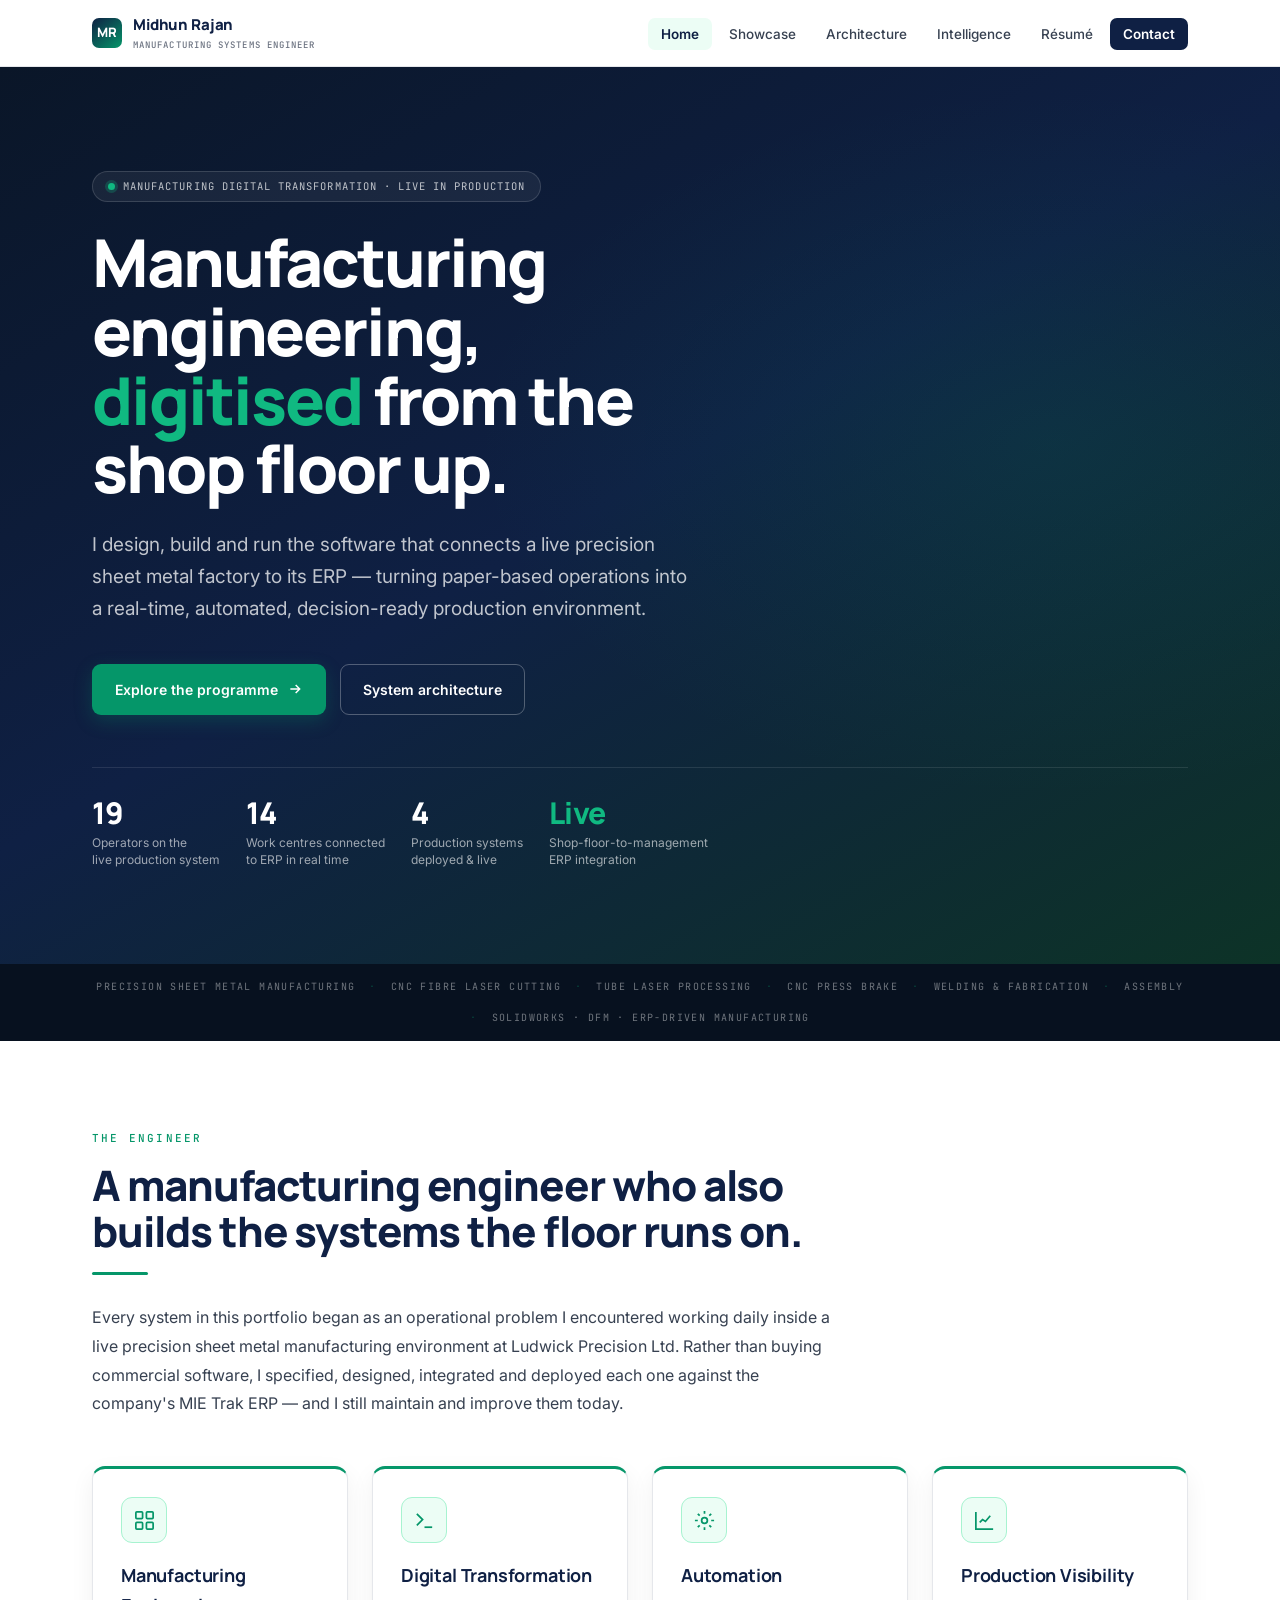
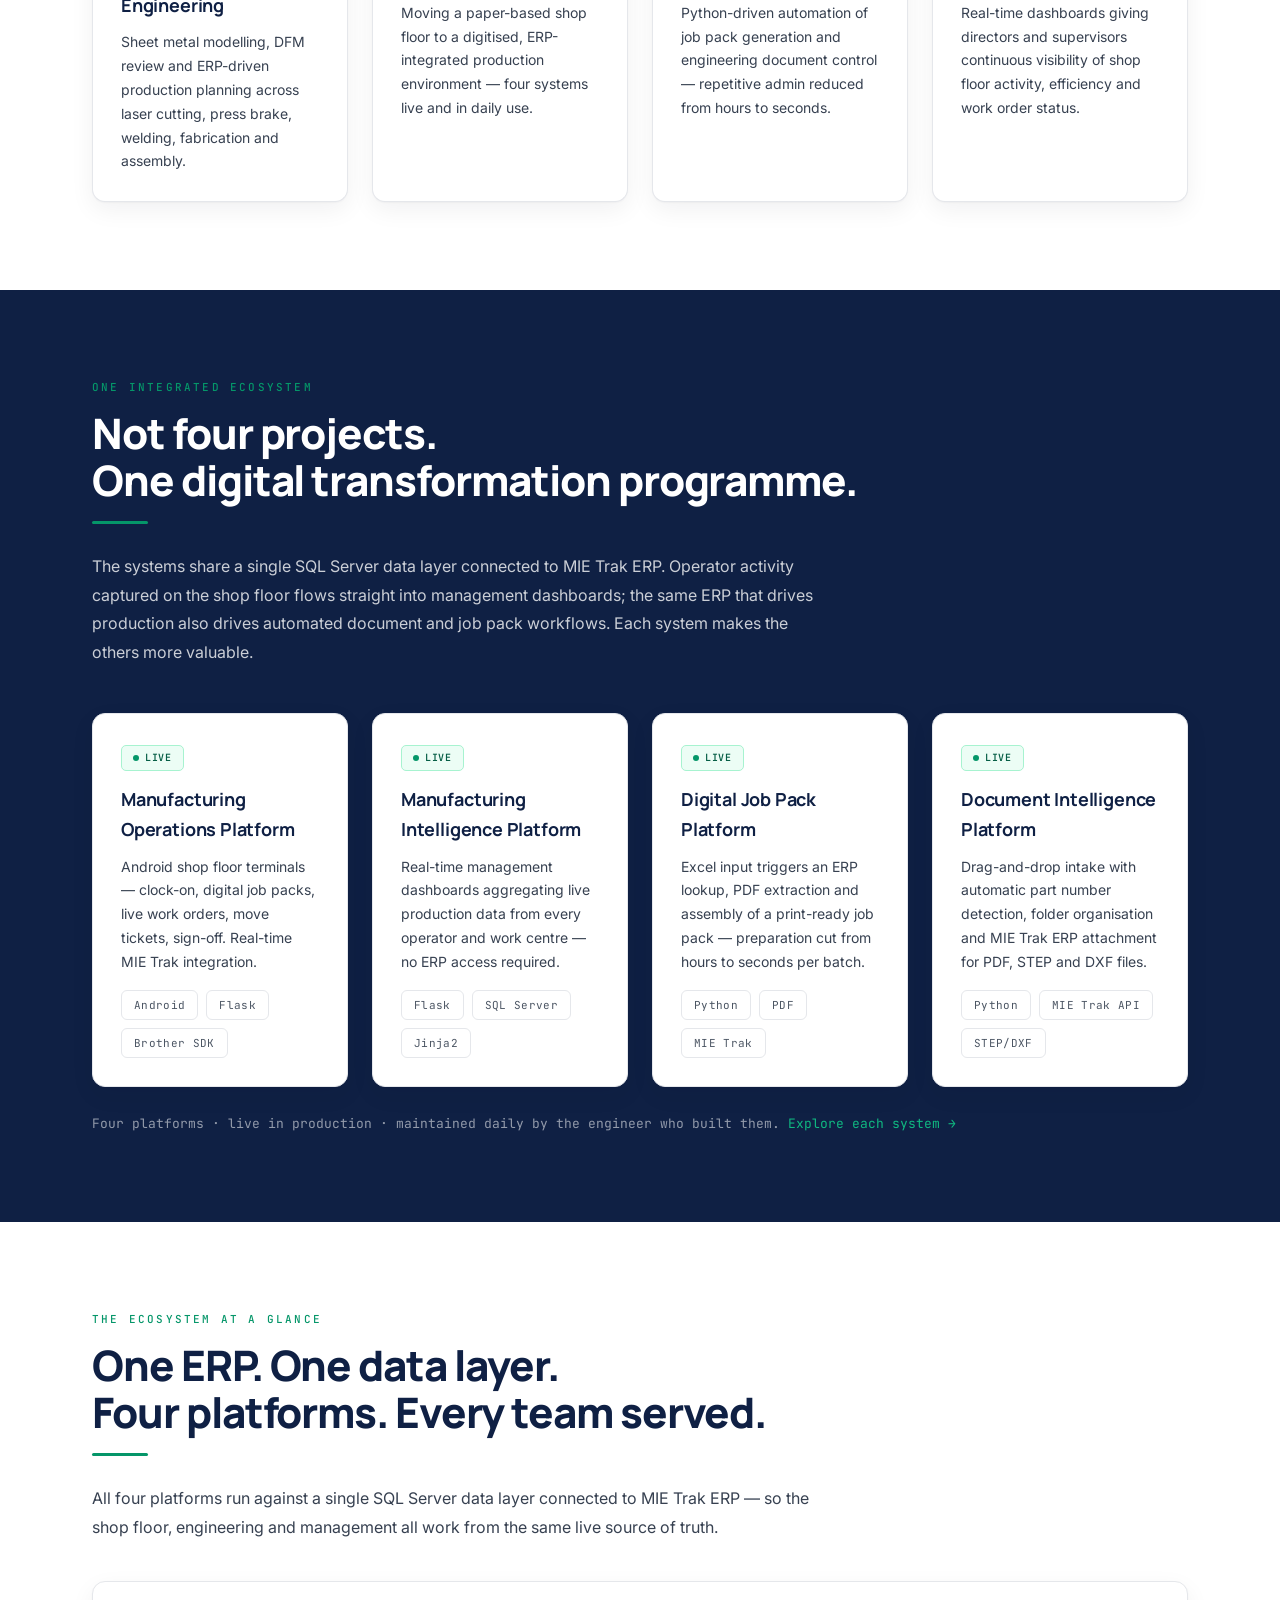
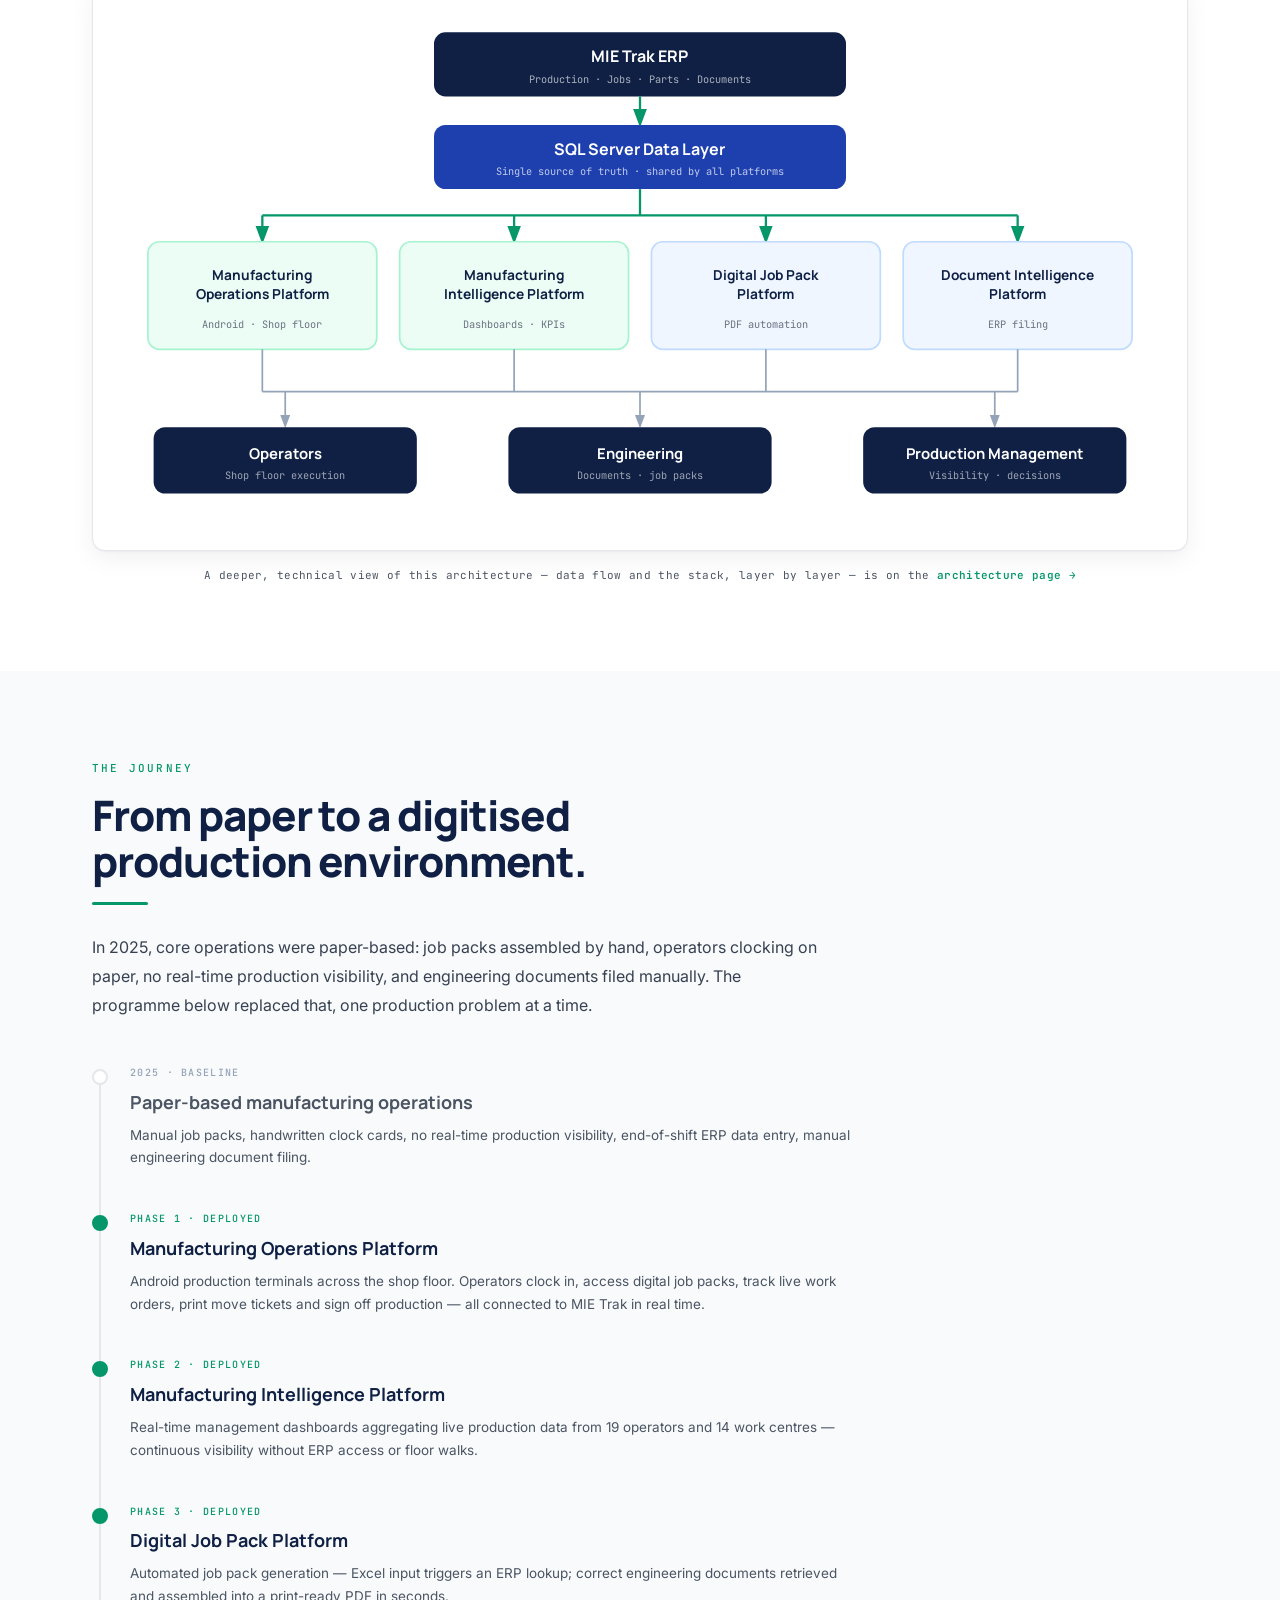
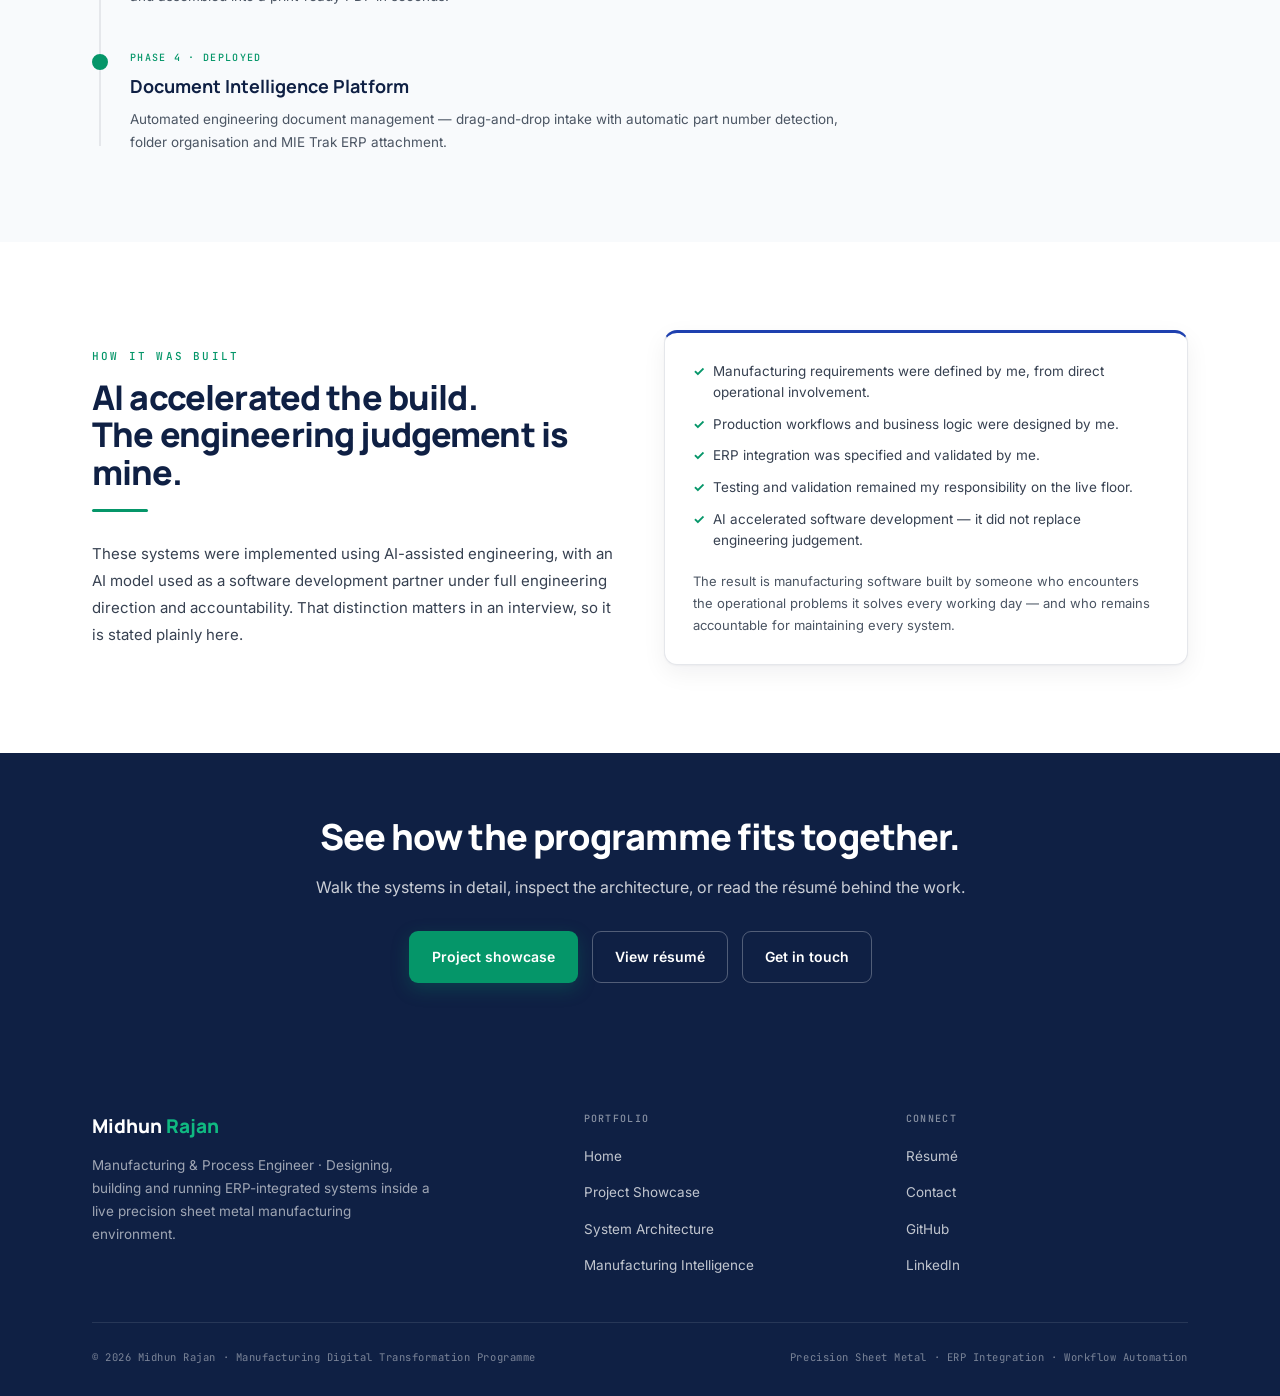
==== index.html @ 0f4fef55 "Manufacturing digital transformation portfolio" ====
<!DOCTYPE html>
<html lang="en">
<head>
<meta charset="UTF-8">
<meta name="viewport" content="width=device-width,initial-scale=1.0">
<title>Midhun Rajan · Manufacturing Systems &amp; Digital Transformation Engineer</title>
<meta name="description" content="Manufacturing engineer who designed, built and deployed four ERP-integrated systems across a live precision sheet metal environment — digitising the shop floor, automating engineering workflows and delivering real-time production intelligence.">
<meta name="author" content="Midhun Rajan">
<meta property="og:title" content="Midhun Rajan · Manufacturing Digital Transformation Programme">
<meta property="og:description" content="Four ERP-integrated manufacturing systems, designed and deployed inside a live precision sheet metal factory.">
<meta property="og:type" content="website">
<link rel="preconnect" href="https://fonts.googleapis.com">
<link rel="preconnect" href="https://fonts.gstatic.com" crossorigin>
<link href="https://fonts.googleapis.com/css2?family=Inter:wght@300;400;500;600;700&family=Manrope:wght@500;600;700;800&family=JetBrains+Mono:wght@400;500&display=swap" rel="stylesheet">
<meta name="theme-color" content="#0F2044">
<link rel="icon" type="image/svg+xml" href="assets/favicon.svg">
<link rel="icon" type="image/png" sizes="32x32" href="assets/favicon-32.png">
<link rel="icon" type="image/png" sizes="16x16" href="assets/favicon-16.png">
<link rel="icon" href="assets/favicon.ico" sizes="any">
<link rel="apple-touch-icon" href="assets/apple-touch-icon.png">
<link rel="manifest" href="assets/site.webmanifest">
<link rel="stylesheet" href="assets/site.css">
</head>
<body>
<a href="#main" class="skip">Skip to content</a>

<!-- ── HEADER ─────────────────────────────────────────── -->
<header class="site-head">
  <nav class="nav" aria-label="Primary">
    <a class="brand" href="index.html">
      <span class="brand-mark">MR</span>
      <span>Midhun Rajan<small>Manufacturing Systems Engineer</small></span>
    </a>
    <button class="nav-toggle" aria-label="Toggle navigation" aria-expanded="false" aria-controls="navlinks">
      <svg viewBox="0 0 24 24" fill="none" stroke="currentColor" stroke-width="2"><line x1="3" y1="6" x2="21" y2="6"/><line x1="3" y1="12" x2="21" y2="12"/><line x1="3" y1="18" x2="21" y2="18"/></svg>
    </button>
    <ul class="nav-links" id="navlinks">
      <li><a href="index.html" aria-current="page">Home</a></li>
      <li><a href="showcase.html">Showcase</a></li>
      <li><a href="architecture.html">Architecture</a></li>
      <li><a href="intelligence.html">Intelligence</a></li>
      <li><a href="resume.html">Résumé</a></li>
      <li><a href="contact.html" class="nav-cta">Contact</a></li>
    </ul>
  </nav>
</header>

<main id="main">

<!-- ── HERO ───────────────────────────────────────────── -->
<section class="hero">
  <div class="wrap">
    <span class="hero-badge">Manufacturing Digital Transformation · Live in Production</span>
    <h1>Manufacturing engineering, <em>digitised</em> from the shop floor up.</h1>
    <p class="hero-sub">I design, build and run the software that connects a live precision sheet metal factory to its ERP — turning paper-based operations into a real-time, automated, decision-ready production environment.</p>
    <div class="hero-actions">
      <a href="showcase.html" class="btn btn-primary">Explore the programme
        <svg width="16" height="16" viewBox="0 0 24 24" fill="none" stroke="currentColor" stroke-width="2.2"><path d="M5 12h14M13 6l6 6-6 6"/></svg>
      </a>
      <a href="architecture.html" class="btn btn-ghost">System architecture</a>
    </div>
    <div class="hero-meta">
      <div><div class="n">19</div><div class="l">Operators on the<br>live production system</div></div>
      <div><div class="n">14</div><div class="l">Work centres connected<br>to ERP in real time</div></div>
      <div><div class="n">4</div><div class="l">Production systems<br>deployed &amp; live</div></div>
      <div><div class="n"><span>Live</span></div><div class="l">Shop-floor-to-management<br>ERP integration</div></div>
    </div>
  </div>
</section>

<!-- ── DISCIPLINES STRIP ──────────────────────────────── -->
<div class="mfg-strip">
  <div class="wrap">
    <span>Precision Sheet Metal Manufacturing</span><span class="sep">·</span>
    <span>CNC Fibre Laser Cutting</span><span class="sep">·</span>
    <span>Tube Laser Processing</span><span class="sep">·</span>
    <span>CNC Press Brake</span><span class="sep">·</span>
    <span>Welding &amp; Fabrication</span><span class="sep">·</span>
    <span>Assembly</span><span class="sep">·</span>
    <span>SolidWorks · DFM · ERP-Driven Manufacturing</span>
  </div>
</div>

<!-- ── POSITIONING ────────────────────────────────────── -->
<section class="section">
  <div class="wrap">
    <div class="eyebrow">The Engineer</div>
    <h2 class="h-sec">A manufacturing engineer who also<br>builds the systems the floor runs on.</h2>
    <div class="rule"></div>
    <p class="lead">Every system in this portfolio began as an operational problem I encountered working daily inside a live precision sheet metal manufacturing environment at Ludwick Precision Ltd. Rather than buying commercial software, I specified, designed, integrated and deployed each one against the company's MIE&nbsp;Trak ERP — and I still maintain and improve them today.</p>

    <div class="grid g-4" style="margin-top:48px">
      <div class="card card--top reveal">
        <div class="card-icon"><svg viewBox="0 0 24 24" fill="none" stroke="currentColor" stroke-width="1.8"><rect x="3" y="3" width="7" height="7" rx="1"/><rect x="14" y="3" width="7" height="7" rx="1"/><rect x="3" y="14" width="7" height="7" rx="1"/><rect x="14" y="14" width="7" height="7" rx="1"/></svg></div>
        <h3>Manufacturing Engineering</h3>
        <p>Sheet metal modelling, DFM review and ERP-driven production planning across laser cutting, press brake, welding, fabrication and assembly.</p>
      </div>
      <div class="card card--top reveal">
        <div class="card-icon"><svg viewBox="0 0 24 24" fill="none" stroke="currentColor" stroke-width="1.8"><path d="M4 17l6-6-6-6"/><path d="M12 19h8"/></svg></div>
        <h3>Digital Transformation</h3>
        <p>Moving a paper-based shop floor to a digitised, ERP-integrated production environment — four systems live and in daily use.</p>
      </div>
      <div class="card card--top reveal">
        <div class="card-icon"><svg viewBox="0 0 24 24" fill="none" stroke="currentColor" stroke-width="1.8"><circle cx="12" cy="12" r="3"/><path d="M12 2v3M12 19v3M2 12h3M19 12h3M5 5l2 2M17 17l2 2M19 5l-2 2M7 17l-2 2"/></svg></div>
        <h3>Automation</h3>
        <p>Python-driven automation of job pack generation and engineering document control — repetitive admin reduced from hours to seconds.</p>
      </div>
      <div class="card card--top reveal">
        <div class="card-icon"><svg viewBox="0 0 24 24" fill="none" stroke="currentColor" stroke-width="1.8"><path d="M3 3v18h18"/><path d="M7 14l3-3 3 2 5-6"/></svg></div>
        <h3>Production Visibility</h3>
        <p>Real-time dashboards giving directors and supervisors continuous visibility of shop floor activity, efficiency and work order status.</p>
      </div>
    </div>
  </div>
</section>

<!-- ── ONE PROGRAMME ──────────────────────────────────── -->
<section class="section bg-navy">
  <div class="wrap">
    <div class="eyebrow">One Integrated Ecosystem</div>
    <h2 class="h-sec h-sec--wh">Not four projects.<br>One digital transformation programme.</h2>
    <div class="rule"></div>
    <p class="lead lead--wh">The systems share a single SQL Server data layer connected to MIE&nbsp;Trak ERP. Operator activity captured on the shop floor flows straight into management dashboards; the same ERP that drives production also drives automated document and job pack workflows. Each system makes the others more valuable.</p>

    <div class="grid g-4" style="margin-top:46px">
      <a href="showcase.html#mop" class="card reveal" style="display:block">
        <div class="status status--live">Live</div>
        <h3 style="margin-top:14px">Manufacturing Operations Platform</h3>
        <p>Android shop floor terminals — clock-on, digital job packs, live work orders, move tickets, sign-off. Real-time MIE&nbsp;Trak integration.</p>
        <div class="chips" style="margin-top:16px"><span class="chip">Android</span><span class="chip">Flask</span><span class="chip">Brother SDK</span></div>
      </a>
      <a href="intelligence.html" class="card reveal" style="display:block">
        <div class="status status--live">Live</div>
        <h3 style="margin-top:14px">Manufacturing Intelligence Platform</h3>
        <p>Real-time management dashboards aggregating live production data from every operator and work centre — no ERP access required.</p>
        <div class="chips" style="margin-top:16px"><span class="chip">Flask</span><span class="chip">SQL Server</span><span class="chip">Jinja2</span></div>
      </a>
      <a href="showcase.html#jpa" class="card reveal" style="display:block">
        <div class="status status--live">Live</div>
        <h3 style="margin-top:14px">Digital Job Pack Platform</h3>
        <p>Excel input triggers an ERP lookup, PDF extraction and assembly of a print-ready job pack — preparation cut from hours to seconds per batch.</p>
        <div class="chips" style="margin-top:16px"><span class="chip">Python</span><span class="chip">PDF</span><span class="chip">MIE Trak</span></div>
      </a>
      <a href="showcase.html#dms" class="card reveal" style="display:block">
        <div class="status status--live">Live</div>
        <h3 style="margin-top:14px">Document Intelligence Platform</h3>
        <p>Drag-and-drop intake with automatic part number detection, folder organisation and MIE&nbsp;Trak ERP attachment for PDF, STEP and DXF files.</p>
        <div class="chips" style="margin-top:16px"><span class="chip">Python</span><span class="chip">MIE Trak API</span><span class="chip">STEP/DXF</span></div>
      </a>
    </div>
    <p style="font-size:13px;color:rgba(255,255,255,.55);margin-top:26px;font-family:var(--fm)">Four platforms · live in production · maintained daily by the engineer who built them. <a href="showcase.html" style="color:var(--green-2)">Explore each system →</a></p>
  </div>
</section>

<!-- ── EXECUTIVE ARCHITECTURE ─────────────────────────── -->
<section class="section">
  <div class="wrap">
    <div class="eyebrow">The Ecosystem at a Glance</div>
    <h2 class="h-sec">One ERP. One data layer.<br>Four platforms. Every team served.</h2>
    <div class="rule"></div>
    <p class="lead" style="margin-bottom:40px">All four platforms run against a single SQL Server data layer connected to MIE&nbsp;Trak ERP — so the shop floor, engineering and management all work from the same live source of truth.</p>
    <div class="card" style="padding:32px">
    <svg viewBox="0 0 900 440" xmlns="http://www.w3.org/2000/svg" style="width:100%;display:block" role="img" aria-label="Executive architecture: MIE Trak ERP feeds a SQL Server data layer, which feeds four platforms — Manufacturing Operations, Manufacturing Intelligence, Digital Job Pack and Document Intelligence — which serve Operators, Engineering and Production Management.">
      <defs>
        <marker id="eg" markerWidth="8" markerHeight="8" refX="6" refY="3" orient="auto"><path d="M0,0 L0,6 L8,3 z" fill="#059669"/></marker>
        <marker id="ed" markerWidth="8" markerHeight="8" refX="6" refY="3" orient="auto"><path d="M0,0 L0,6 L8,3 z" fill="#94A3B8"/></marker>
      </defs>
      <!-- ERP -->
      <rect x="270" y="16" width="360" height="56" rx="10" fill="#0F2044"/>
      <text x="450" y="42" text-anchor="middle" font-family="Manrope,sans-serif" font-size="14" font-weight="700" fill="#fff">MIE Trak ERP</text>
      <text x="450" y="60" text-anchor="middle" font-family="JetBrains Mono,monospace" font-size="9" fill="rgba(255,255,255,.65)">Production · Jobs · Parts · Documents</text>
      <line x1="450" y1="72" x2="450" y2="95" stroke="#059669" stroke-width="2" marker-end="url(#eg)"/>
      <!-- SQL -->
      <rect x="270" y="97" width="360" height="56" rx="10" fill="#1E40AF"/>
      <text x="450" y="123" text-anchor="middle" font-family="Manrope,sans-serif" font-size="14" font-weight="700" fill="#fff">SQL Server Data Layer</text>
      <text x="450" y="141" text-anchor="middle" font-family="JetBrains Mono,monospace" font-size="9" fill="rgba(255,255,255,.72)">Single source of truth · shared by all platforms</text>
      <!-- bus down + fan -->
      <line x1="450" y1="153" x2="450" y2="176" stroke="#059669" stroke-width="2"/>
      <line x1="120" y1="176" x2="780" y2="176" stroke="#059669" stroke-width="2"/>
      <line x1="120" y1="176" x2="120" y2="197" stroke="#059669" stroke-width="2" marker-end="url(#eg)"/>
      <line x1="340" y1="176" x2="340" y2="197" stroke="#059669" stroke-width="2" marker-end="url(#eg)"/>
      <line x1="560" y1="176" x2="560" y2="197" stroke="#059669" stroke-width="2" marker-end="url(#eg)"/>
      <line x1="780" y1="176" x2="780" y2="197" stroke="#059669" stroke-width="2" marker-end="url(#eg)"/>
      <!-- platform boxes -->
      <g font-family="Manrope,sans-serif">
        <rect x="20" y="199" width="200" height="94" rx="10" fill="#ECFDF5" stroke="#A7F3D0" stroke-width="1.5"/>
        <text x="120" y="232" text-anchor="middle" font-size="12" font-weight="700" fill="#0F2044">Manufacturing</text>
        <text x="120" y="249" text-anchor="middle" font-size="12" font-weight="700" fill="#0F2044">Operations Platform</text>
        <text x="120" y="274" text-anchor="middle" font-family="JetBrains Mono,monospace" font-size="9" fill="#6B7280">Android · Shop floor</text>
        <rect x="240" y="199" width="200" height="94" rx="10" fill="#ECFDF5" stroke="#A7F3D0" stroke-width="1.5"/>
        <text x="340" y="232" text-anchor="middle" font-size="12" font-weight="700" fill="#0F2044">Manufacturing</text>
        <text x="340" y="249" text-anchor="middle" font-size="12" font-weight="700" fill="#0F2044">Intelligence Platform</text>
        <text x="340" y="274" text-anchor="middle" font-family="JetBrains Mono,monospace" font-size="9" fill="#6B7280">Dashboards · KPIs</text>
        <rect x="460" y="199" width="200" height="94" rx="10" fill="#EFF6FF" stroke="#BFDBFE" stroke-width="1.5"/>
        <text x="560" y="232" text-anchor="middle" font-size="12" font-weight="700" fill="#0F2044">Digital Job Pack</text>
        <text x="560" y="249" text-anchor="middle" font-size="12" font-weight="700" fill="#0F2044">Platform</text>
        <text x="560" y="274" text-anchor="middle" font-family="JetBrains Mono,monospace" font-size="9" fill="#6B7280">PDF automation</text>
        <rect x="680" y="199" width="200" height="94" rx="10" fill="#EFF6FF" stroke="#BFDBFE" stroke-width="1.5"/>
        <text x="780" y="232" text-anchor="middle" font-size="12" font-weight="700" fill="#0F2044">Document Intelligence</text>
        <text x="780" y="249" text-anchor="middle" font-size="12" font-weight="700" fill="#0F2044">Platform</text>
        <text x="780" y="274" text-anchor="middle" font-family="JetBrains Mono,monospace" font-size="9" fill="#6B7280">ERP filing</text>
      </g>
      <!-- converge bus -->
      <line x1="120" y1="293" x2="120" y2="330" stroke="#94A3B8" stroke-width="1.5"/>
      <line x1="340" y1="293" x2="340" y2="330" stroke="#94A3B8" stroke-width="1.5"/>
      <line x1="560" y1="293" x2="560" y2="330" stroke="#94A3B8" stroke-width="1.5"/>
      <line x1="780" y1="293" x2="780" y2="330" stroke="#94A3B8" stroke-width="1.5"/>
      <line x1="120" y1="330" x2="780" y2="330" stroke="#94A3B8" stroke-width="1.5"/>
      <line x1="140" y1="330" x2="140" y2="359" stroke="#94A3B8" stroke-width="1.5" marker-end="url(#ed)"/>
      <line x1="450" y1="330" x2="450" y2="359" stroke="#94A3B8" stroke-width="1.5" marker-end="url(#ed)"/>
      <line x1="760" y1="330" x2="760" y2="359" stroke="#94A3B8" stroke-width="1.5" marker-end="url(#ed)"/>
      <!-- consumers -->
      <g font-family="Manrope,sans-serif">
        <rect x="25" y="361" width="230" height="58" rx="10" fill="#0F2044"/>
        <text x="140" y="389" text-anchor="middle" font-size="13" font-weight="700" fill="#fff">Operators</text>
        <text x="140" y="406" text-anchor="middle" font-family="JetBrains Mono,monospace" font-size="9" fill="rgba(255,255,255,.6)">Shop floor execution</text>
        <rect x="335" y="361" width="230" height="58" rx="10" fill="#0F2044"/>
        <text x="450" y="389" text-anchor="middle" font-size="13" font-weight="700" fill="#fff">Engineering</text>
        <text x="450" y="406" text-anchor="middle" font-family="JetBrains Mono,monospace" font-size="9" fill="rgba(255,255,255,.6)">Documents · job packs</text>
        <rect x="645" y="361" width="230" height="58" rx="10" fill="#0F2044"/>
        <text x="760" y="389" text-anchor="middle" font-size="13" font-weight="700" fill="#fff">Production Management</text>
        <text x="760" y="406" text-anchor="middle" font-family="JetBrains Mono,monospace" font-size="9" fill="rgba(255,255,255,.6)">Visibility · decisions</text>
      </g>
    </svg>
    </div>
    <p class="figure-cap center" style="margin-top:16px">A deeper, technical view of this architecture — data flow and the stack, layer by layer — is on the <a href="architecture.html" style="color:var(--green);font-weight:600">architecture page →</a></p>
  </div>
</section>

<!-- ── TRANSFORMATION JOURNEY ─────────────────────────── -->
<section class="section bg-alt">
  <div class="wrap">
    <div class="eyebrow">The Journey</div>
    <h2 class="h-sec">From paper to a digitised<br>production environment.</h2>
    <div class="rule"></div>
    <p class="lead" style="margin-bottom:46px">In 2025, core operations were paper-based: job packs assembled by hand, operators clocking on paper, no real-time production visibility, and engineering documents filed manually. The programme below replaced that, one production problem at a time.</p>
    <div class="timeline">
      <div class="tl-item tl-item--pre">
        <div class="tl-dot"></div>
        <div class="tl-phase">2025 · Baseline</div>
        <div class="tl-name">Paper-based manufacturing operations</div>
        <div class="tl-desc">Manual job packs, handwritten clock cards, no real-time production visibility, end-of-shift ERP data entry, manual engineering document filing.</div>
      </div>
      <div class="tl-item">
        <div class="tl-dot tl-dot--live"></div>
        <div class="tl-phase">Phase 1 · Deployed</div>
        <div class="tl-name">Manufacturing Operations Platform</div>
        <div class="tl-desc">Android production terminals across the shop floor. Operators clock in, access digital job packs, track live work orders, print move tickets and sign off production — all connected to MIE&nbsp;Trak in real time.</div>
      </div>
      <div class="tl-item">
        <div class="tl-dot tl-dot--live"></div>
        <div class="tl-phase">Phase 2 · Deployed</div>
        <div class="tl-name">Manufacturing Intelligence Platform</div>
        <div class="tl-desc">Real-time management dashboards aggregating live production data from 19 operators and 14 work centres — continuous visibility without ERP access or floor walks.</div>
      </div>
      <div class="tl-item">
        <div class="tl-dot tl-dot--live"></div>
        <div class="tl-phase">Phase 3 · Deployed</div>
        <div class="tl-name">Digital Job Pack Platform</div>
        <div class="tl-desc">Automated job pack generation — Excel input triggers an ERP lookup; correct engineering documents retrieved and assembled into a print-ready PDF in seconds.</div>
      </div>
      <div class="tl-item">
        <div class="tl-dot tl-dot--live"></div>
        <div class="tl-phase">Phase 4 · Deployed</div>
        <div class="tl-name">Document Intelligence Platform</div>
        <div class="tl-desc">Automated engineering document management — drag-and-drop intake with automatic part number detection, folder organisation and MIE&nbsp;Trak ERP attachment.</div>
      </div>
    </div>
  </div>
</section>

<!-- ── AI POSITIONING ─────────────────────────────────── -->
<section class="section">
  <div class="wrap">
    <div class="grid g-2" style="align-items:center;gap:48px">
      <div>
        <div class="eyebrow">How It Was Built</div>
        <h2 class="h-sec" style="font-size:clamp(24px,3.2vw,34px)">AI accelerated the build.<br>The engineering judgement is mine.</h2>
        <div class="rule"></div>
        <p class="lead" style="font-size:15px">These systems were implemented using AI-assisted engineering, with an AI model used as a software development partner under full engineering direction and accountability. That distinction matters in an interview, so it is stated plainly here.</p>
      </div>
      <div class="card card--topblue">
        <ul class="clist">
          <li>Manufacturing requirements were defined by me, from direct operational involvement.</li>
          <li>Production workflows and business logic were designed by me.</li>
          <li>ERP integration was specified and validated by me.</li>
          <li>Testing and validation remained my responsibility on the live floor.</li>
          <li>AI accelerated software development — it did not replace engineering judgement.</li>
        </ul>
        <p style="font-size:13px;color:var(--lt);margin-top:18px;line-height:1.7">The result is manufacturing software built by someone who encounters the operational problems it solves every working day — and who remains accountable for maintaining every system.</p>
      </div>
    </div>
  </div>
</section>

<!-- ── CTA ────────────────────────────────────────────── -->
<section class="section--tight bg-navy">
  <div class="wrap center">
    <h2 class="h-sec h-sec--wh" style="font-size:clamp(24px,3.4vw,36px)">See how the programme fits together.</h2>
    <p class="lead lead--wh" style="margin:16px auto 30px">Walk the systems in detail, inspect the architecture, or read the résumé behind the work.</p>
    <div style="display:flex;gap:14px;justify-content:center;flex-wrap:wrap">
      <a href="showcase.html" class="btn btn-primary">Project showcase</a>
      <a href="resume.html" class="btn btn-ghost">View résumé</a>
      <a href="contact.html" class="btn btn-ghost">Get in touch</a>
    </div>
  </div>
</section>

</main>

<!-- ── FOOTER ─────────────────────────────────────────── -->
<footer class="site-foot">
  <div class="wrap">
    <div class="foot-top">
      <div>
        <div class="foot-brand">Midhun <span>Rajan</span></div>
        <p>Manufacturing &amp; Process Engineer · Designing, building and running ERP-integrated systems inside a live precision sheet metal manufacturing environment.</p>
      </div>
      <div class="foot-col">
        <h6>Portfolio</h6>
        <ul>
          <li><a href="index.html">Home</a></li>
          <li><a href="showcase.html">Project Showcase</a></li>
          <li><a href="architecture.html">System Architecture</a></li>
          <li><a href="intelligence.html">Manufacturing Intelligence</a></li>
        </ul>
      </div>
      <div class="foot-col">
        <h6>Connect</h6>
        <ul>
          <li><a href="resume.html">Résumé</a></li>
          <li><a href="contact.html">Contact</a></li>
          <li><a href="https://github.com/MR4693" rel="noopener" target="_blank">GitHub</a></li>
          <li><a href="https://www.linkedin.com/in/midhun-rajan-09a006145" rel="noopener" target="_blank">LinkedIn</a></li>
        </ul>
      </div>
    </div>
    <div class="foot-bottom">
      <p>© 2026 Midhun Rajan · Manufacturing Digital Transformation Programme</p>
      <p>Precision Sheet Metal · ERP Integration · Workflow Automation</p>
    </div>
  </div>
</footer>

<script src="assets/site.js"></script>
</body>
</html>
---- assets/site.css ----
/* ============================================================
   Manufacturing Digital Transformation Programme — Midhun Rajan
   Shared design system. Source of truth: showcase-pack.html
   ============================================================ */

:root{
  --navy:#0F2044; --navy-2:#0a1628; --blue:#1E40AF; --green:#059669;
  --green-2:#10B981; --gl:#ECFDF5; --ga:#A7F3D0;
  --text:#111827; --mid:#374151; --lt:#4B5563; --faint:#6B7280;
  --bg:#FFFFFF; --bg2:#F8FAFC; --bg3:#F1F5F9; --bd:#E5E7EB;
  --fh:'Manrope',system-ui,-apple-system,sans-serif;
  --fb:'Inter',system-ui,-apple-system,sans-serif;
  --fm:'JetBrains Mono',ui-monospace,monospace;
  --wrap:1160px;
  --shadow:0 1px 2px rgba(16,24,40,.04),0 8px 24px rgba(16,24,40,.06);
  --shadow-lg:0 24px 64px rgba(0,0,0,.16);
}

*,*::before,*::after{box-sizing:border-box;margin:0;padding:0}
html{font-size:16px;scroll-behavior:smooth;-webkit-text-size-adjust:100%}
body{font-family:var(--fb);background:var(--bg);color:var(--text);line-height:1.65;-webkit-font-smoothing:antialiased;text-rendering:optimizeLegibility}
img{max-width:100%;display:block}
a{color:inherit;text-decoration:none}
:focus-visible{outline:2px solid var(--green);outline-offset:3px;border-radius:3px}

/* ── Layout helpers ─────────────────────────────────── */
.wrap{max-width:var(--wrap);margin:0 auto;padding:0 32px}
.section{padding:88px 0}
.section--tight{padding:64px 0}
.bg-alt{background:var(--bg2)}
.bg-alt2{background:var(--bg3)}
.bg-navy{background:var(--navy);color:#fff}
.center{text-align:center}
.mono{font-family:var(--fm)}

/* ── Skip link ──────────────────────────────────────── */
.skip{position:absolute;left:-9999px;top:0;background:var(--navy);color:#fff;padding:10px 16px;z-index:200;border-radius:0 0 8px 0;font-size:13px}
.skip:focus{left:0}

/* ── Header / Nav ───────────────────────────────────── */
.site-head{position:sticky;top:0;z-index:100;background:rgba(255,255,255,.86);backdrop-filter:saturate(160%) blur(14px);-webkit-backdrop-filter:saturate(160%) blur(14px);border-bottom:1px solid var(--bd)}
.nav{display:flex;align-items:center;justify-content:space-between;height:66px;max-width:var(--wrap);margin:0 auto;padding:0 32px}
.brand{display:flex;align-items:center;gap:11px;font-family:var(--fh);font-weight:800;color:var(--navy);font-size:15px;letter-spacing:-.01em}
.brand-mark{width:30px;height:30px;border-radius:7px;background:linear-gradient(140deg,var(--navy),var(--green));display:grid;place-items:center;color:#fff;font-size:13px;font-weight:800;flex-shrink:0}
.brand small{display:block;font-family:var(--fm);font-size:9px;font-weight:500;color:var(--faint);letter-spacing:.12em;text-transform:uppercase;margin-top:1px}
.nav-links{display:flex;align-items:center;gap:4px;list-style:none}
.nav-links a{font-size:13.5px;font-weight:500;color:var(--mid);padding:8px 13px;border-radius:7px;transition:background .15s,color .15s}
.nav-links a:hover{background:var(--bg3);color:var(--navy)}
.nav-links a[aria-current="page"]{color:var(--navy);font-weight:600;background:var(--gl)}
.nav-cta{background:var(--navy)!important;color:#fff!important;font-weight:600!important}
.nav-cta:hover{background:var(--green)!important}
.nav-toggle{display:none;background:none;border:1px solid var(--bd);border-radius:8px;width:42px;height:38px;cursor:pointer;color:var(--navy)}
.nav-toggle svg{width:20px;height:20px;margin:0 auto;display:block}

/* ── Buttons ────────────────────────────────────────── */
.btn{display:inline-flex;align-items:center;gap:9px;font-family:var(--fb);font-weight:600;font-size:14px;padding:13px 22px;border-radius:9px;transition:transform .12s,background .15s,box-shadow .15s;cursor:pointer;border:1px solid transparent}
.btn:hover{transform:translateY(-1px)}
.btn-primary{background:var(--green);color:#fff;box-shadow:0 6px 18px rgba(5,150,105,.25)}
.btn-primary:hover{background:#047857}
.btn-dark{background:var(--navy);color:#fff}
.btn-dark:hover{background:#16305f}
.btn-ghost{background:transparent;color:#fff;border-color:rgba(255,255,255,.28)}
.btn-ghost:hover{background:rgba(255,255,255,.08)}
.btn-outline{background:#fff;color:var(--navy);border-color:var(--bd)}
.btn-outline:hover{border-color:var(--green);color:var(--green)}

/* ── Eyebrow / Section heads ────────────────────────── */
.eyebrow{font-family:var(--fm);font-size:11px;color:var(--green);letter-spacing:.2em;text-transform:uppercase;margin-bottom:14px;font-weight:500}
.eyebrow--mut{color:var(--faint)}
.h-sec{font-family:var(--fh);font-size:clamp(28px,4vw,42px);font-weight:800;color:var(--navy);line-height:1.1;letter-spacing:-.025em}
.h-sec--wh{color:#fff}
.rule{width:56px;height:3px;background:var(--green);border-radius:2px;margin:18px 0 28px}
.lead{font-size:16px;color:var(--mid);line-height:1.8;max-width:740px}
.lead--wh{color:rgba(255,255,255,.78)}

/* ── Hero (landing) ─────────────────────────────────── */
.hero{position:relative;background:linear-gradient(150deg,var(--navy-2) 0%,var(--navy) 48%,#0d3327 100%);color:#fff;overflow:hidden;padding:104px 0 96px}
.hero::after{content:'';position:absolute;inset:0;background:radial-gradient(ellipse 64% 56% at 82% 42%,rgba(5,150,105,.12) 0%,transparent 70%);pointer-events:none}
.hero .wrap{position:relative;z-index:1}
.hero-badge{display:inline-flex;align-items:center;gap:8px;background:rgba(255,255,255,.06);border:1px solid rgba(255,255,255,.14);border-radius:100px;padding:6px 15px;font-family:var(--fm);font-size:10.5px;color:rgba(255,255,255,.72);letter-spacing:.1em;text-transform:uppercase}
.hero-badge::before{content:'';width:7px;height:7px;background:var(--green-2);border-radius:50%;box-shadow:0 0 0 3px rgba(16,185,129,.25)}
.hero h1{font-family:var(--fh);font-size:clamp(38px,6vw,66px);font-weight:800;line-height:1.04;letter-spacing:-.03em;margin:26px 0 0;max-width:14ch}
.hero h1 em{font-style:normal;color:var(--green-2)}
.hero-sub{font-size:clamp(16px,2vw,19px);color:rgba(255,255,255,.74);line-height:1.7;max-width:600px;margin:26px 0 0}
.hero-actions{display:flex;flex-wrap:wrap;gap:14px;margin-top:38px}
.hero-meta{display:flex;flex-wrap:wrap;gap:26px;margin-top:52px;padding-top:30px;border-top:1px solid rgba(255,255,255,.1)}
.hero-meta div{min-width:0}
.hero-meta .n{font-family:var(--fh);font-size:30px;font-weight:800;color:#fff;line-height:1;letter-spacing:-.02em}
.hero-meta .n span{color:var(--green-2)}
.hero-meta .l{font-size:12px;color:rgba(255,255,255,.6);margin-top:7px;line-height:1.4}

/* ── Pill / chips ───────────────────────────────────── */
.chips{display:flex;flex-wrap:wrap;gap:8px}
.chip{font-family:var(--fm);font-size:11px;padding:5px 12px;border:1px solid var(--bd);border-radius:6px;color:var(--lt);background:#fff;letter-spacing:.03em}
.chip--dark{border-color:rgba(255,255,255,.16);color:rgba(255,255,255,.62);background:transparent}
.chip--green{border-color:var(--ga);background:var(--gl);color:#065F46}

/* ── Status badges ──────────────────────────────────── */
.status{display:inline-flex;align-items:center;gap:6px;font-family:var(--fm);font-size:10px;font-weight:600;letter-spacing:.07em;text-transform:uppercase;padding:4px 11px;border-radius:5px}
.status--live{background:var(--gl);border:1px solid var(--ga);color:#065F46}
.status--live::before{content:'';width:6px;height:6px;border-radius:50%;background:var(--green)}
.status--dev{background:#FEF3C7;border:1px solid #FDE68A;color:#92400E}
.status--dev::before{content:'';width:6px;height:6px;border-radius:50%;background:#D97706}

/* ── Generic cards / grids ──────────────────────────── */
.grid{display:grid;gap:24px}
.g-2{grid-template-columns:repeat(2,1fr)}
.g-3{grid-template-columns:repeat(3,1fr)}
.g-4{grid-template-columns:repeat(4,1fr)}
.card{background:#fff;border:1px solid var(--bd);border-radius:13px;padding:28px;box-shadow:var(--shadow)}
.card--top{border-top:3px solid var(--green)}
.card--topblue{border-top:3px solid var(--blue)}
.card h3{font-family:var(--fh);font-size:18px;font-weight:700;color:var(--navy);margin-bottom:10px;letter-spacing:-.01em}
.card p{font-size:14px;color:var(--mid);line-height:1.7}
.card-eyebrow{font-family:var(--fm);font-size:10px;letter-spacing:.14em;text-transform:uppercase;color:var(--green);margin-bottom:12px;font-weight:500}
.card-icon{width:46px;height:46px;border-radius:11px;background:var(--gl);border:1px solid var(--ga);display:grid;place-items:center;margin-bottom:18px;color:var(--green)}
.card-icon svg{width:23px;height:23px}

/* arrow / check lists — hanging-indent marker so inline <strong> wraps naturally */
.alist{list-style:none;display:flex;flex-direction:column;gap:9px}
.alist li{position:relative;padding-left:20px;font-size:13.5px;color:var(--mid);line-height:1.6}
.alist li::before{content:'→';position:absolute;left:0;top:0;color:var(--green);font-weight:700}
.clist{list-style:none;display:flex;flex-direction:column;gap:10px}
.clist li{position:relative;padding-left:20px;font-size:13.5px;color:var(--mid);line-height:1.6}
.clist li::before{content:'✓';position:absolute;left:0;top:0;color:var(--green);font-weight:700}

/* ── Metric cards ───────────────────────────────────── */
.metrics{display:grid;grid-template-columns:repeat(4,1fr);gap:18px}
.metric{background:var(--navy);border-radius:13px;padding:28px 22px;text-align:center}
.metric .n{font-family:var(--fh);font-size:42px;font-weight:800;color:var(--green-2);line-height:1;letter-spacing:-.03em}
.metric .n.sm{font-size:27px;letter-spacing:0}
.metric .l{font-size:12px;color:rgba(255,255,255,.62);line-height:1.45;margin-top:10px}

/* ── Callout ────────────────────────────────────────── */
.callout{background:#EFF6FF;border:1px solid #BFDBFE;border-left:4px solid var(--blue);border-radius:10px;padding:22px 24px}
.callout h4{font-family:var(--fm);font-size:10px;letter-spacing:.14em;text-transform:uppercase;color:var(--blue);margin-bottom:9px;font-weight:600}
.callout p{font-size:14px;color:var(--mid);line-height:1.7}
.callout--green{background:var(--gl);border-color:var(--ga);border-left-color:var(--green)}
.callout--green h4{color:#065F46}

/* ── Device frames ──────────────────────────────────── */
.phone-row{display:flex;gap:20px;overflow-x:auto;padding-bottom:14px;scroll-snap-type:x mandatory;-webkit-overflow-scrolling:touch}
.phone-wrap{flex:0 0 auto;display:flex;flex-direction:column;align-items:center;scroll-snap-align:start}
.phone{background:#111;border-radius:32px;padding:11px;box-shadow:var(--shadow-lg),0 0 0 1px rgba(255,255,255,.05);width:190px}
.phone-notch{width:52px;height:6px;background:#272727;border-radius:3px;margin:0 auto 9px}
.phone-screen{border-radius:22px;overflow:hidden;width:100%;aspect-ratio:1504/2508;background:var(--bg3)}
.phone-screen img{width:100%;height:100%;object-fit:cover}
.phone-lbl{font-family:var(--fm);font-size:10px;color:var(--lt);text-align:center;margin-top:11px;letter-spacing:.04em;text-transform:uppercase}

.browser{border-radius:12px;overflow:hidden;border:1px solid #D8DCE2;box-shadow:var(--shadow);background:#fff}
.browser-bar{background:#E8EAED;padding:11px 16px;display:flex;align-items:center;gap:13px;border-bottom:1px solid #d4d7dc}
.browser-dots{display:flex;gap:6px}
.browser-dots span{width:11px;height:11px;border-radius:50%}
.browser-dots span:nth-child(1){background:#FF5F57}
.browser-dots span:nth-child(2){background:#FEBC2E}
.browser-dots span:nth-child(3){background:#28C840}
.browser-url{flex:1;background:#fff;border-radius:5px;height:24px;border:1px solid #dcdfe4;display:flex;align-items:center;padding:0 12px;font-family:var(--fm);font-size:10px;color:#9aa1ab;overflow:hidden;white-space:nowrap}
.browser-screen img{width:100%;display:block}
.figure-cap{font-family:var(--fm);font-size:11px;color:var(--lt);margin-top:12px;letter-spacing:.03em;line-height:1.5}

/* redaction / privacy note */
.redact-note{display:inline-flex;align-items:flex-start;gap:8px;font-family:var(--fm);font-size:10.5px;line-height:1.5;letter-spacing:.02em;color:var(--lt);background:var(--bg3);border:1px solid var(--bd);border-radius:7px;padding:8px 13px;max-width:640px}
.redact-note svg{width:13px;height:13px;flex-shrink:0;margin-top:1px;color:var(--faint)}

/* ── System band ────────────────────────────────────── */
.band{background:var(--navy);color:#fff;padding:48px 0}
.band .num{font-family:var(--fm);font-size:11px;color:rgba(16,185,129,.85);letter-spacing:.18em;text-transform:uppercase;margin-bottom:10px;font-weight:500}
.band h2{font-family:var(--fh);font-size:clamp(24px,3.4vw,36px);font-weight:800;letter-spacing:-.02em;margin-bottom:8px}
.band p{font-size:14.5px;color:rgba(255,255,255,.68)}

/* ── Manufacturing strip ────────────────────────────── */
.mfg-strip{background:#07111f;padding:15px 0}
.mfg-strip .wrap{display:flex;align-items:center;gap:14px;flex-wrap:wrap;justify-content:center}
.mfg-strip span{font-family:var(--fm);font-size:10px;color:rgba(255,255,255,.42);letter-spacing:.14em;text-transform:uppercase;white-space:nowrap}
.mfg-strip .sep{color:rgba(5,150,105,.4)}

/* ── Timeline ───────────────────────────────────────── */
.timeline{position:relative;padding-left:38px;max-width:760px}
.timeline::before{content:'';position:absolute;left:7px;top:8px;bottom:8px;width:2px;background:var(--bd)}
.tl-item{position:relative;padding-bottom:42px}
.tl-item:last-child{padding-bottom:0}
.tl-dot{position:absolute;left:-38px;top:4px;width:16px;height:16px;border-radius:50%;background:#fff;border:2px solid var(--bd);z-index:1}
.tl-dot--live{background:var(--green);border-color:var(--green)}
.tl-dot--fut{border-style:dashed;border-color:#CBD5E1}
.tl-phase{font-family:var(--fm);font-size:10px;color:var(--green);letter-spacing:.13em;text-transform:uppercase;margin-bottom:6px;font-weight:500}
.tl-item--pre .tl-phase,.tl-item--fut .tl-phase{color:#94A3B8}
.tl-name{font-family:var(--fh);font-size:18px;font-weight:700;color:var(--navy);margin-bottom:6px}
.tl-item--pre .tl-name,.tl-item--fut .tl-name{color:var(--lt)}
.tl-desc{font-size:13.5px;color:var(--lt);line-height:1.7}

/* ── Tech grid ──────────────────────────────────────── */
.tech-grid{display:grid;grid-template-columns:repeat(auto-fill,minmax(168px,1fr));gap:14px}
.tech-card{background:#fff;border:1px solid var(--bd);border-radius:10px;padding:18px;border-top:3px solid var(--green)}
.tech-card h5{font-family:var(--fh);font-size:14px;font-weight:700;color:var(--navy);margin-bottom:5px}
.tech-card p{font-size:11.5px;color:var(--lt);line-height:1.5}

/* ── Table ──────────────────────────────────────────── */
.tbl{width:100%;border-collapse:collapse;font-size:13.5px}
.tbl thead th{background:var(--navy);color:rgba(255,255,255,.78);font-family:var(--fm);font-size:10px;letter-spacing:.12em;text-transform:uppercase;font-weight:500;padding:15px 20px;text-align:left}
.tbl tbody td{padding:18px 20px;vertical-align:top;border-bottom:1px solid var(--bd);color:var(--mid);line-height:1.6}
.tbl tbody tr:nth-child(even){background:var(--bg2)}
.tbl .sys-name{font-family:var(--fh);font-size:14px;font-weight:700;color:var(--navy);margin-bottom:3px}
.tbl .sys-stack{font-family:var(--fm);font-size:9.5px;color:var(--lt);letter-spacing:.04em}

/* ── Footer ─────────────────────────────────────────── */
.site-foot{background:var(--navy);color:#fff;padding:64px 0 30px}
.foot-top{display:grid;grid-template-columns:1.6fr 1fr 1fr;gap:40px;padding-bottom:44px;border-bottom:1px solid rgba(255,255,255,.1)}
.foot-brand{font-family:var(--fh);font-size:19px;font-weight:800;margin-bottom:12px}
.foot-brand span{color:var(--green-2)}
.foot-top p{font-size:13.5px;color:rgba(255,255,255,.6);line-height:1.7;max-width:38ch}
.foot-col h6{font-family:var(--fm);font-size:10px;letter-spacing:.13em;text-transform:uppercase;color:rgba(255,255,255,.5);margin-bottom:15px;font-weight:500}
.foot-col ul{list-style:none;display:flex;flex-direction:column;gap:10px}
.foot-col a{font-size:13.5px;color:rgba(255,255,255,.74);transition:color .15s}
.foot-col a:hover{color:var(--green-2)}
.foot-bottom{display:flex;justify-content:space-between;align-items:center;flex-wrap:wrap;gap:12px;padding-top:26px}
.foot-bottom p{font-family:var(--fm);font-size:10.5px;color:rgba(255,255,255,.45);letter-spacing:.05em}

/* ── Prose (resume / articles) ──────────────────────── */
.prose p{font-size:14.5px;color:var(--mid);line-height:1.8;margin-bottom:16px}
.prose h3{font-family:var(--fh);font-size:20px;color:var(--navy);font-weight:700;margin:8px 0 6px}

/* ── Animations ─────────────────────────────────────── */
@keyframes rise{from{opacity:0;transform:translateY(18px)}to{opacity:1;transform:translateY(0)}}
.reveal{opacity:0}
.reveal.in{animation:rise .6s cubic-bezier(.2,.7,.3,1) forwards}
@media(prefers-reduced-motion:reduce){
  *{animation:none!important;transition:none!important;scroll-behavior:auto!important}
  .reveal{opacity:1}
}

/* ── Responsive ─────────────────────────────────────── */
@media(max-width:960px){
  .foot-top{grid-template-columns:1fr 1fr}
  .g-4{grid-template-columns:repeat(2,1fr)}
  .metrics{grid-template-columns:repeat(2,1fr)}
}
@media(max-width:820px){
  .nav-links{position:fixed;inset:66px 0 auto 0;flex-direction:column;align-items:stretch;background:#fff;border-bottom:1px solid var(--bd);padding:14px 22px;gap:2px;box-shadow:0 16px 32px rgba(0,0,0,.08);display:none}
  .nav-links.open{display:flex}
  .nav-links a{padding:13px;font-size:15px}
  .nav-toggle{display:block}
  .section{padding:60px 0}
  .g-2,.g-3,.g-4{grid-template-columns:1fr}
  .foot-top{grid-template-columns:1fr;gap:30px}
}
@media(max-width:520px){
  .wrap{padding:0 20px}
  .nav{padding:0 20px}
  .metrics{grid-template-columns:1fr 1fr}
  .hero{padding:72px 0 64px}
}
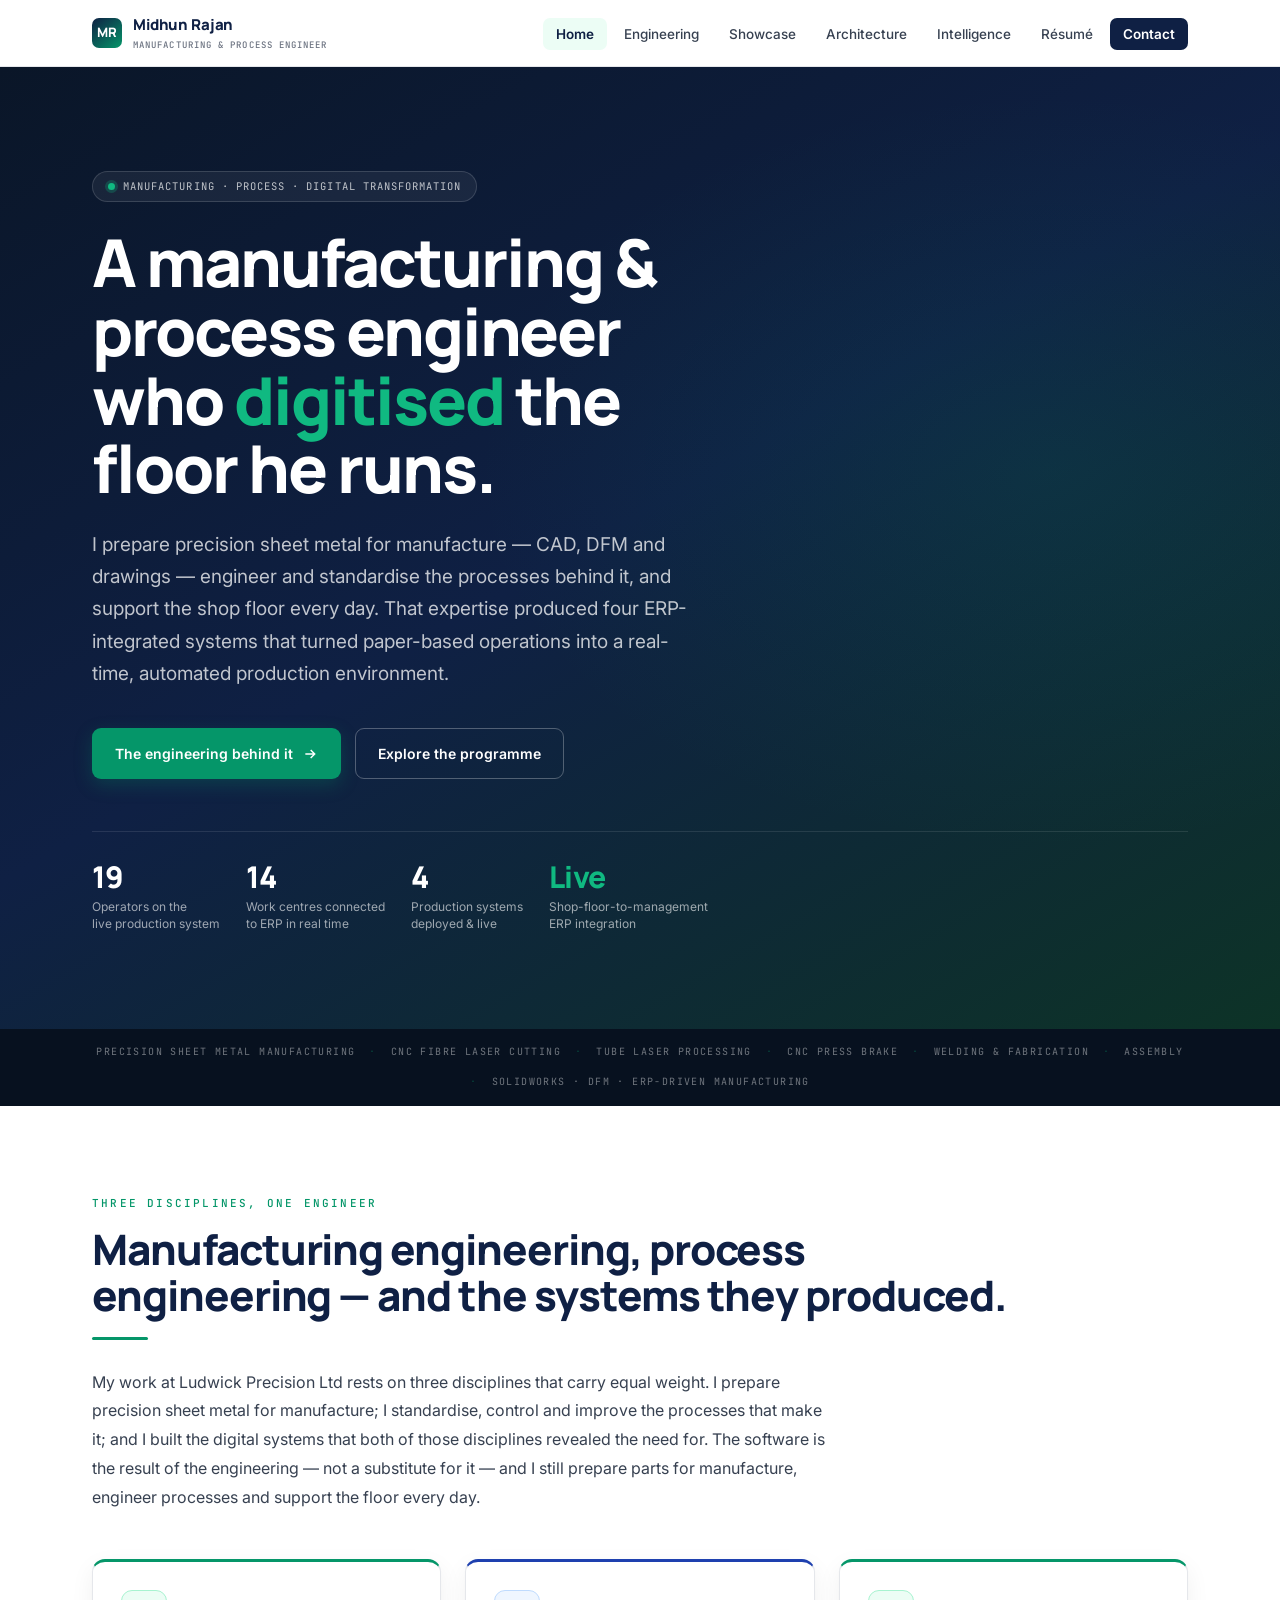
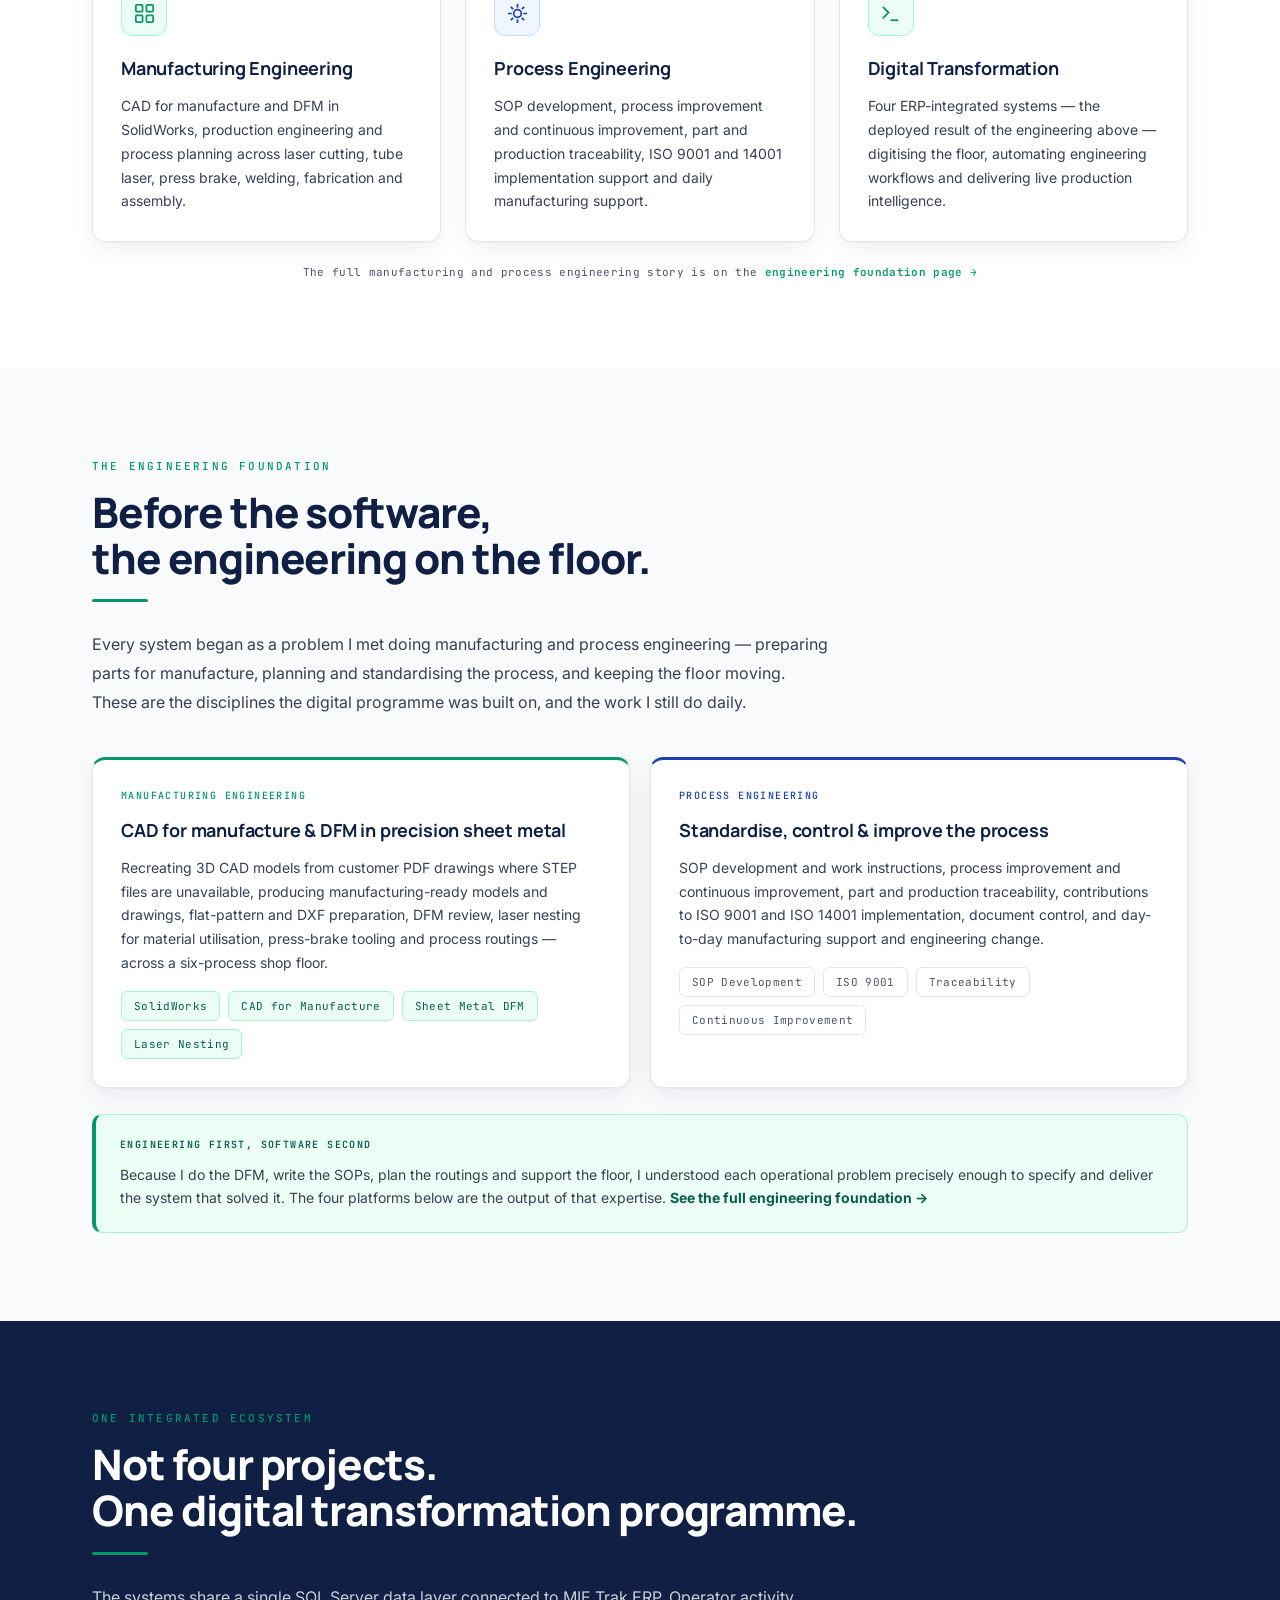
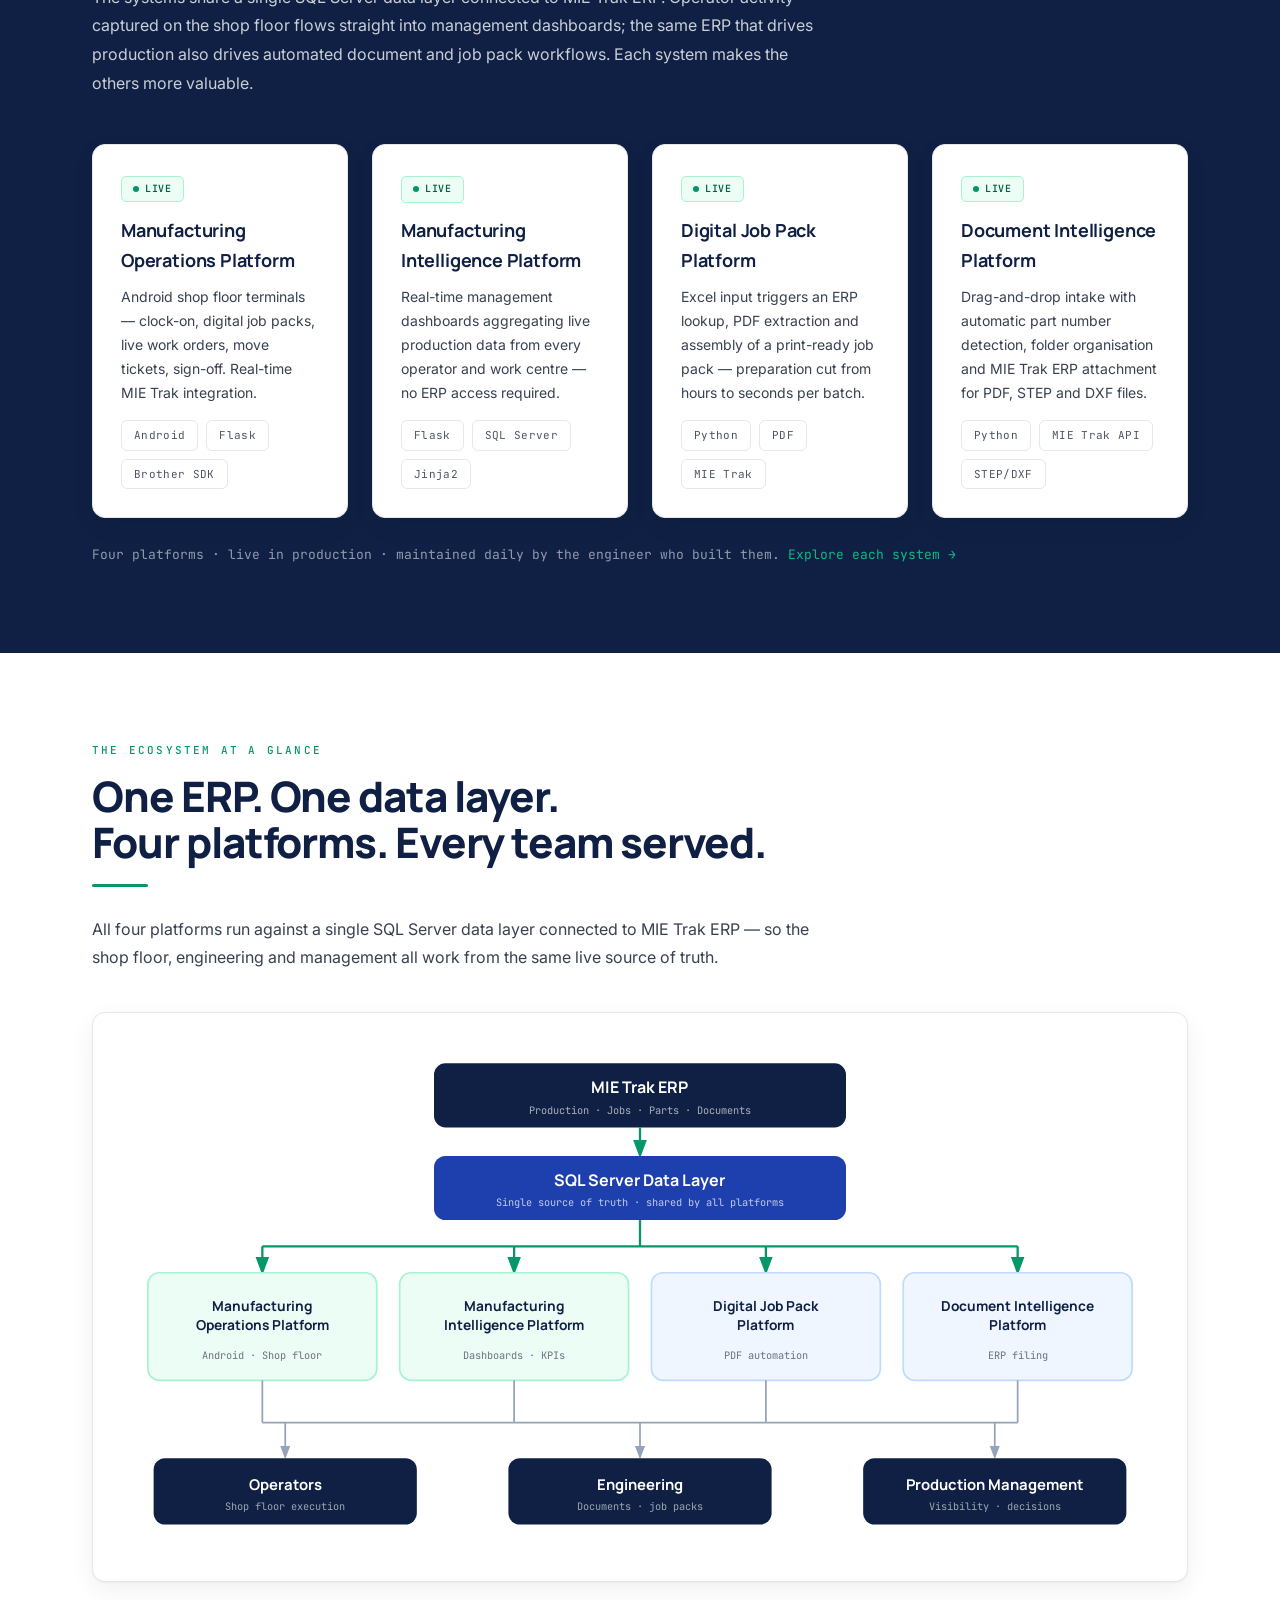
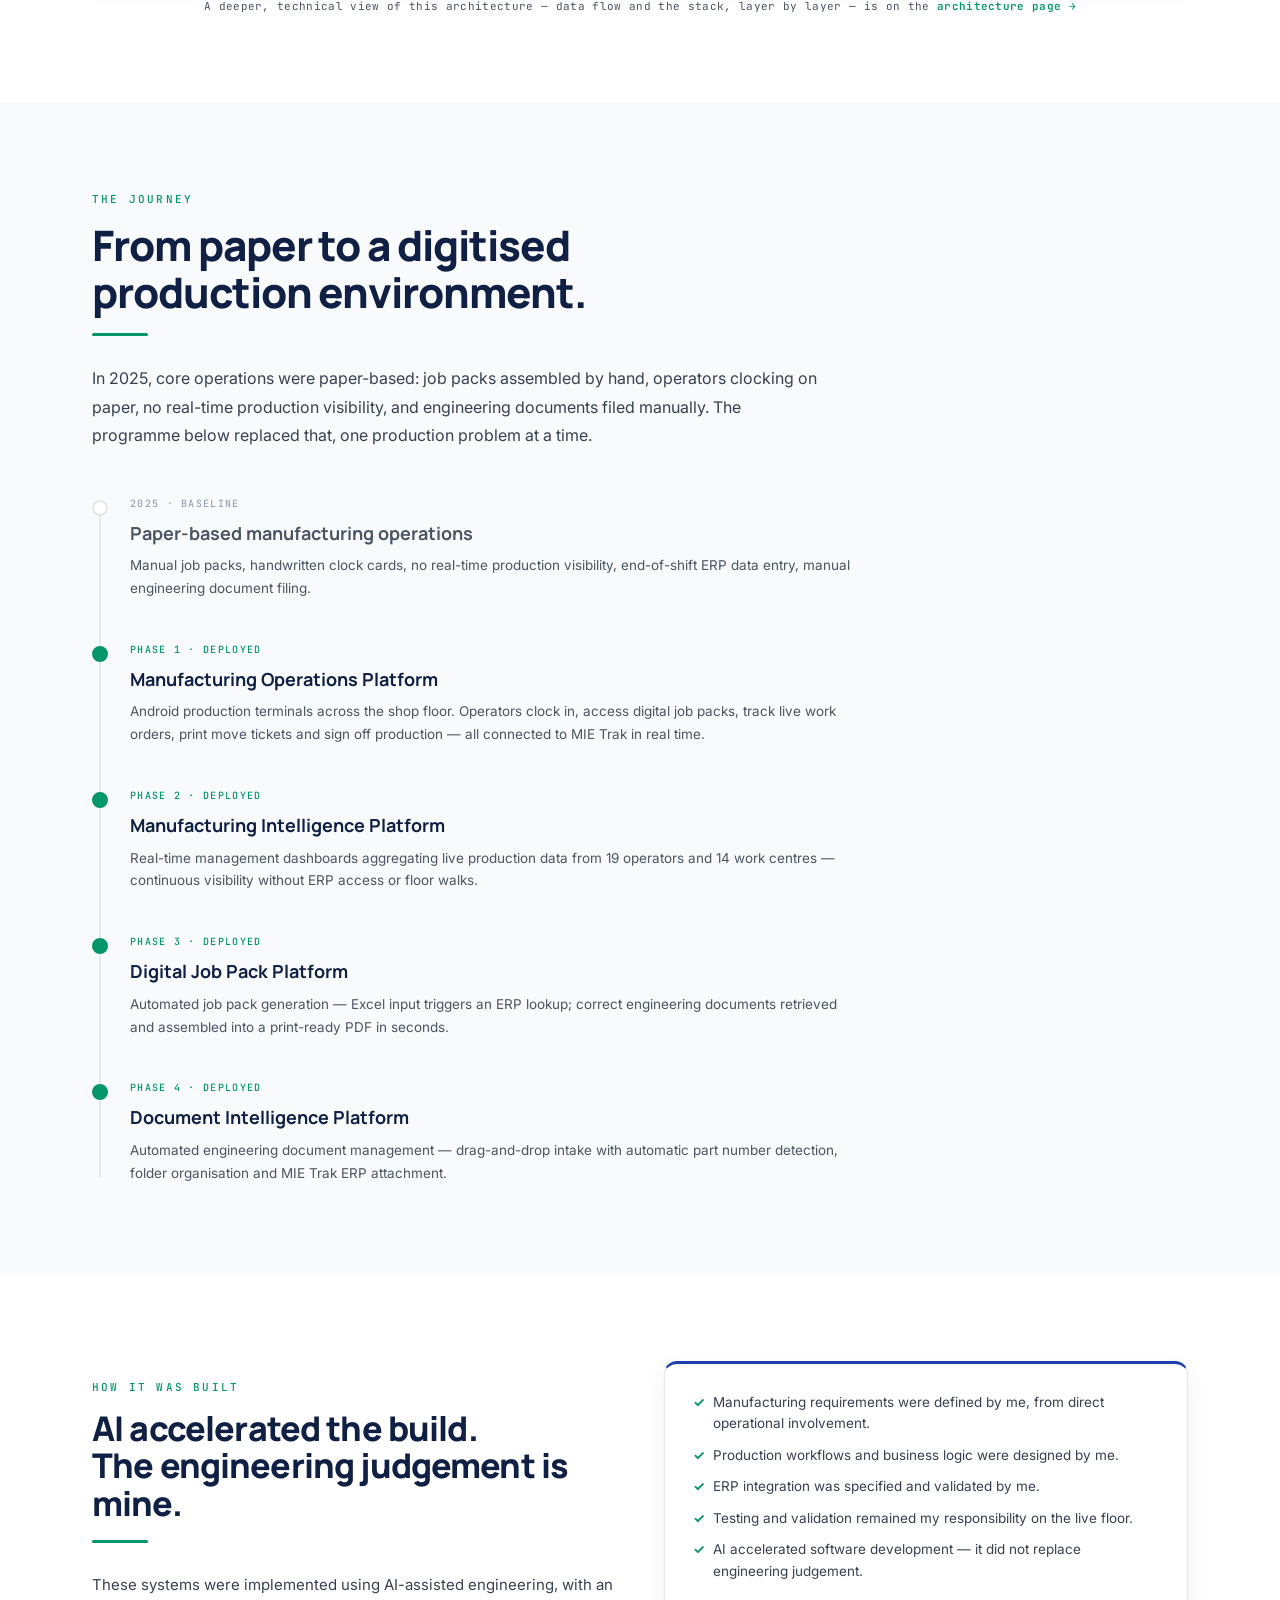
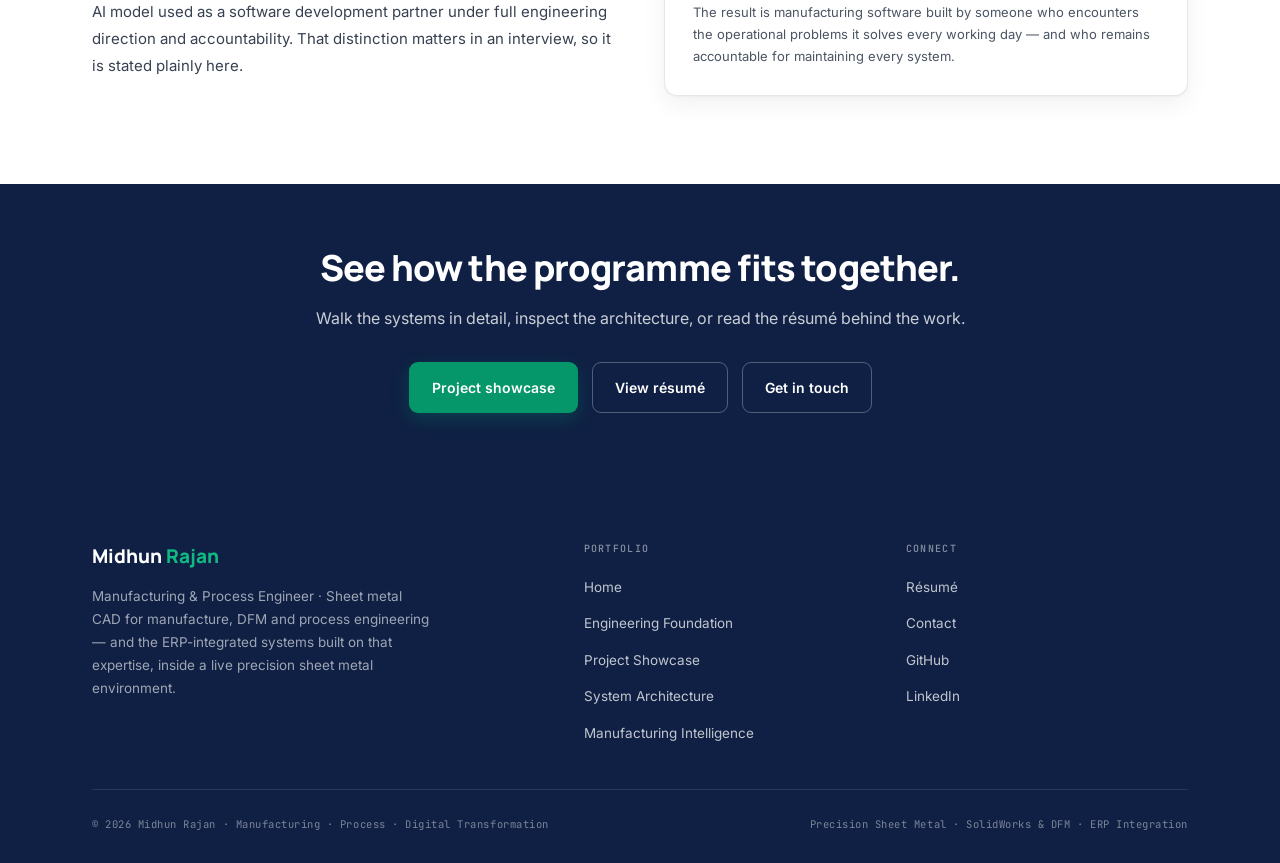
==== commit f6b2be55: "Promote v3 to site root; remove nested v3 folder and zip" ====
--- a/index.html
+++ b/index.html
@@ -3,11 +3,11 @@
 <head>
 <meta charset="UTF-8">
 <meta name="viewport" content="width=device-width,initial-scale=1.0">
-<title>Midhun Rajan · Manufacturing Systems &amp; Digital Transformation Engineer</title>
-<meta name="description" content="Manufacturing engineer who designed, built and deployed four ERP-integrated systems across a live precision sheet metal environment — digitising the shop floor, automating engineering workflows and delivering real-time production intelligence.">
+<title>Midhun Rajan · Manufacturing &amp; Process Engineer | Digital Transformation</title>
+<meta name="description" content="Manufacturing and process engineer in precision sheet metal — CAD for manufacture and DFM in SolidWorks, production and process engineering, SOPs, ISO 9001 and 14001 support and continuous improvement — whose expertise led to four ERP-integrated systems that digitised the shop floor.">
 <meta name="author" content="Midhun Rajan">
-<meta property="og:title" content="Midhun Rajan · Manufacturing Digital Transformation Programme">
-<meta property="og:description" content="Four ERP-integrated manufacturing systems, designed and deployed inside a live precision sheet metal factory.">
+<meta property="og:title" content="Midhun Rajan · Manufacturing &amp; Process Engineering, Digitised">
+<meta property="og:description" content="A manufacturing and process engineer in precision sheet metal whose floor expertise produced four ERP-integrated systems — CAD for manufacture, DFM, process engineering and digital transformation.">
 <meta property="og:type" content="website">
 <link rel="preconnect" href="https://fonts.googleapis.com">
 <link rel="preconnect" href="https://fonts.gstatic.com" crossorigin>
@@ -29,13 +29,14 @@
   <nav class="nav" aria-label="Primary">
     <a class="brand" href="index.html">
       <span class="brand-mark">MR</span>
-      <span>Midhun Rajan<small>Manufacturing Systems Engineer</small></span>
+      <span>Midhun Rajan<small>Manufacturing &amp; Process Engineer</small></span>
     </a>
     <button class="nav-toggle" aria-label="Toggle navigation" aria-expanded="false" aria-controls="navlinks">
       <svg viewBox="0 0 24 24" fill="none" stroke="currentColor" stroke-width="2"><line x1="3" y1="6" x2="21" y2="6"/><line x1="3" y1="12" x2="21" y2="12"/><line x1="3" y1="18" x2="21" y2="18"/></svg>
     </button>
     <ul class="nav-links" id="navlinks">
       <li><a href="index.html" aria-current="page">Home</a></li>
+      <li><a href="engineering.html">Engineering</a></li>
       <li><a href="showcase.html">Showcase</a></li>
       <li><a href="architecture.html">Architecture</a></li>
       <li><a href="intelligence.html">Intelligence</a></li>
@@ -50,14 +51,14 @@
 <!-- ── HERO ───────────────────────────────────────────── -->
 <section class="hero">
   <div class="wrap">
-    <span class="hero-badge">Manufacturing Digital Transformation · Live in Production</span>
-    <h1>Manufacturing engineering, <em>digitised</em> from the shop floor up.</h1>
-    <p class="hero-sub">I design, build and run the software that connects a live precision sheet metal factory to its ERP — turning paper-based operations into a real-time, automated, decision-ready production environment.</p>
+    <span class="hero-badge">Manufacturing · Process · Digital Transformation</span>
+    <h1>A manufacturing &amp; process engineer who <em>digitised</em> the floor he runs.</h1>
+    <p class="hero-sub">I prepare precision sheet metal for manufacture — CAD, DFM and drawings — engineer and standardise the processes behind it, and support the shop floor every day. That expertise produced four ERP-integrated systems that turned paper-based operations into a real-time, automated production environment.</p>
     <div class="hero-actions">
-      <a href="showcase.html" class="btn btn-primary">Explore the programme
+      <a href="engineering.html" class="btn btn-primary">The engineering behind it
         <svg width="16" height="16" viewBox="0 0 24 24" fill="none" stroke="currentColor" stroke-width="2.2"><path d="M5 12h14M13 6l6 6-6 6"/></svg>
       </a>
-      <a href="architecture.html" class="btn btn-ghost">System architecture</a>
+      <a href="showcase.html" class="btn btn-ghost">Explore the programme</a>
     </div>
     <div class="hero-meta">
       <div><div class="n">19</div><div class="l">Operators on the<br>live production system</div></div>
@@ -84,32 +85,56 @@
 <!-- ── POSITIONING ────────────────────────────────────── -->
 <section class="section">
   <div class="wrap">
-    <div class="eyebrow">The Engineer</div>
-    <h2 class="h-sec">A manufacturing engineer who also<br>builds the systems the floor runs on.</h2>
-    <div class="rule"></div>
-    <p class="lead">Every system in this portfolio began as an operational problem I encountered working daily inside a live precision sheet metal manufacturing environment at Ludwick Precision Ltd. Rather than buying commercial software, I specified, designed, integrated and deployed each one against the company's MIE&nbsp;Trak ERP — and I still maintain and improve them today.</p>
-
-    <div class="grid g-4" style="margin-top:48px">
-      <div class="card card--top reveal">
+    <div class="eyebrow">Three Disciplines, One Engineer</div>
+    <h2 class="h-sec">Manufacturing engineering, process<br>engineering — and the systems they produced.</h2>
+    <div class="rule"></div>
+    <p class="lead">My work at Ludwick Precision Ltd rests on three disciplines that carry equal weight. I prepare precision sheet metal for manufacture; I standardise, control and improve the processes that make it; and I built the digital systems that both of those disciplines revealed the need for. The software is the result of the engineering — not a substitute for it — and I still prepare parts for manufacture, engineer processes and support the floor every day.</p>
+
+    <div class="grid g-3" style="margin-top:48px">
+      <a href="engineering.html#manufacturing" class="card card--top reveal" style="display:block">
         <div class="card-icon"><svg viewBox="0 0 24 24" fill="none" stroke="currentColor" stroke-width="1.8"><rect x="3" y="3" width="7" height="7" rx="1"/><rect x="14" y="3" width="7" height="7" rx="1"/><rect x="3" y="14" width="7" height="7" rx="1"/><rect x="14" y="14" width="7" height="7" rx="1"/></svg></div>
         <h3>Manufacturing Engineering</h3>
-        <p>Sheet metal modelling, DFM review and ERP-driven production planning across laser cutting, press brake, welding, fabrication and assembly.</p>
-      </div>
-      <div class="card card--top reveal">
+        <p>CAD for manufacture and DFM in SolidWorks, production engineering and process planning across laser cutting, tube laser, press brake, welding, fabrication and assembly.</p>
+      </a>
+      <a href="engineering.html#process" class="card card--topblue reveal" style="display:block">
+        <div class="card-icon" style="background:#EFF6FF;border-color:#BFDBFE;color:var(--blue)"><svg viewBox="0 0 24 24" fill="none" stroke="currentColor" stroke-width="1.8"><path d="M12 2v4M12 18v4M2 12h4M18 12h4"/><circle cx="12" cy="12" r="4"/><path d="M5 5l2.5 2.5M16.5 16.5L19 19M19 5l-2.5 2.5M7.5 16.5L5 19"/></svg></div>
+        <h3>Process Engineering</h3>
+        <p>SOP development, process improvement and continuous improvement, part and production traceability, ISO&nbsp;9001 and 14001 implementation support and daily manufacturing support.</p>
+      </a>
+      <a href="showcase.html" class="card card--top reveal" style="display:block">
         <div class="card-icon"><svg viewBox="0 0 24 24" fill="none" stroke="currentColor" stroke-width="1.8"><path d="M4 17l6-6-6-6"/><path d="M12 19h8"/></svg></div>
         <h3>Digital Transformation</h3>
-        <p>Moving a paper-based shop floor to a digitised, ERP-integrated production environment — four systems live and in daily use.</p>
-      </div>
-      <div class="card card--top reveal">
-        <div class="card-icon"><svg viewBox="0 0 24 24" fill="none" stroke="currentColor" stroke-width="1.8"><circle cx="12" cy="12" r="3"/><path d="M12 2v3M12 19v3M2 12h3M19 12h3M5 5l2 2M17 17l2 2M19 5l-2 2M7 17l-2 2"/></svg></div>
-        <h3>Automation</h3>
-        <p>Python-driven automation of job pack generation and engineering document control — repetitive admin reduced from hours to seconds.</p>
-      </div>
-      <div class="card card--top reveal">
-        <div class="card-icon"><svg viewBox="0 0 24 24" fill="none" stroke="currentColor" stroke-width="1.8"><path d="M3 3v18h18"/><path d="M7 14l3-3 3 2 5-6"/></svg></div>
-        <h3>Production Visibility</h3>
-        <p>Real-time dashboards giving directors and supervisors continuous visibility of shop floor activity, efficiency and work order status.</p>
-      </div>
+        <p>Four ERP-integrated systems — the deployed result of the engineering above — digitising the floor, automating engineering workflows and delivering live production intelligence.</p>
+      </a>
+    </div>
+    <p class="figure-cap center" style="margin-top:22px">The full manufacturing and process engineering story is on the <a href="engineering.html" style="color:var(--green);font-weight:600">engineering foundation page →</a></p>
+  </div>
+</section>
+
+<!-- ── ENGINEERING FOUNDATION ─────────────────────────── -->
+<section class="section bg-alt">
+  <div class="wrap">
+    <div class="eyebrow">The Engineering Foundation</div>
+    <h2 class="h-sec">Before the software,<br>the engineering on the floor.</h2>
+    <div class="rule"></div>
+    <p class="lead" style="margin-bottom:40px">Every system began as a problem I met doing manufacturing and process engineering — preparing parts for manufacture, planning and standardising the process, and keeping the floor moving. These are the disciplines the digital programme was built on, and the work I still do daily.</p>
+    <div class="grid g-2" style="gap:20px">
+      <div class="card card--top">
+        <div class="card-eyebrow">Manufacturing Engineering</div>
+        <h3>CAD for manufacture &amp; DFM in precision sheet metal</h3>
+        <p style="margin-bottom:16px">Recreating 3D CAD models from customer PDF drawings where STEP files are unavailable, producing manufacturing-ready models and drawings, flat-pattern and DXF preparation, DFM review, laser nesting for material utilisation, press-brake tooling and process routings — across a six-process shop floor.</p>
+        <div class="chips"><span class="chip chip--green">SolidWorks</span><span class="chip chip--green">CAD for Manufacture</span><span class="chip chip--green">Sheet Metal DFM</span><span class="chip chip--green">Laser Nesting</span></div>
+      </div>
+      <div class="card card--topblue">
+        <div class="card-eyebrow" style="color:var(--blue)">Process Engineering</div>
+        <h3>Standardise, control &amp; improve the process</h3>
+        <p style="margin-bottom:16px">SOP development and work instructions, process improvement and continuous improvement, part and production traceability, contributions to ISO&nbsp;9001 and ISO&nbsp;14001 implementation, document control, and day-to-day manufacturing support and engineering change.</p>
+        <div class="chips"><span class="chip">SOP Development</span><span class="chip">ISO 9001</span><span class="chip">Traceability</span><span class="chip">Continuous Improvement</span></div>
+      </div>
+    </div>
+    <div class="callout callout--green" style="margin-top:26px">
+      <h4>Engineering first, software second</h4>
+      <p>Because I do the DFM, write the SOPs, plan the routings and support the floor, I understood each operational problem precisely enough to specify and deliver the system that solved it. The four platforms below are the output of that expertise. <a href="engineering.html" style="color:#065F46;font-weight:700">See the full engineering foundation →</a></p>
     </div>
   </div>
 </section>
@@ -314,12 +339,13 @@
     <div class="foot-top">
       <div>
         <div class="foot-brand">Midhun <span>Rajan</span></div>
-        <p>Manufacturing &amp; Process Engineer · Designing, building and running ERP-integrated systems inside a live precision sheet metal manufacturing environment.</p>
+        <p>Manufacturing &amp; Process Engineer · Sheet metal CAD for manufacture, DFM and process engineering — and the ERP-integrated systems built on that expertise, inside a live precision sheet metal environment.</p>
       </div>
       <div class="foot-col">
         <h6>Portfolio</h6>
         <ul>
           <li><a href="index.html">Home</a></li>
+          <li><a href="engineering.html">Engineering Foundation</a></li>
           <li><a href="showcase.html">Project Showcase</a></li>
           <li><a href="architecture.html">System Architecture</a></li>
           <li><a href="intelligence.html">Manufacturing Intelligence</a></li>
@@ -336,8 +362,8 @@
       </div>
     </div>
     <div class="foot-bottom">
-      <p>© 2026 Midhun Rajan · Manufacturing Digital Transformation Programme</p>
-      <p>Precision Sheet Metal · ERP Integration · Workflow Automation</p>
+      <p>© 2026 Midhun Rajan · Manufacturing · Process · Digital Transformation</p>
+      <p>Precision Sheet Metal · SolidWorks &amp; DFM · ERP Integration</p>
     </div>
   </div>
 </footer>
